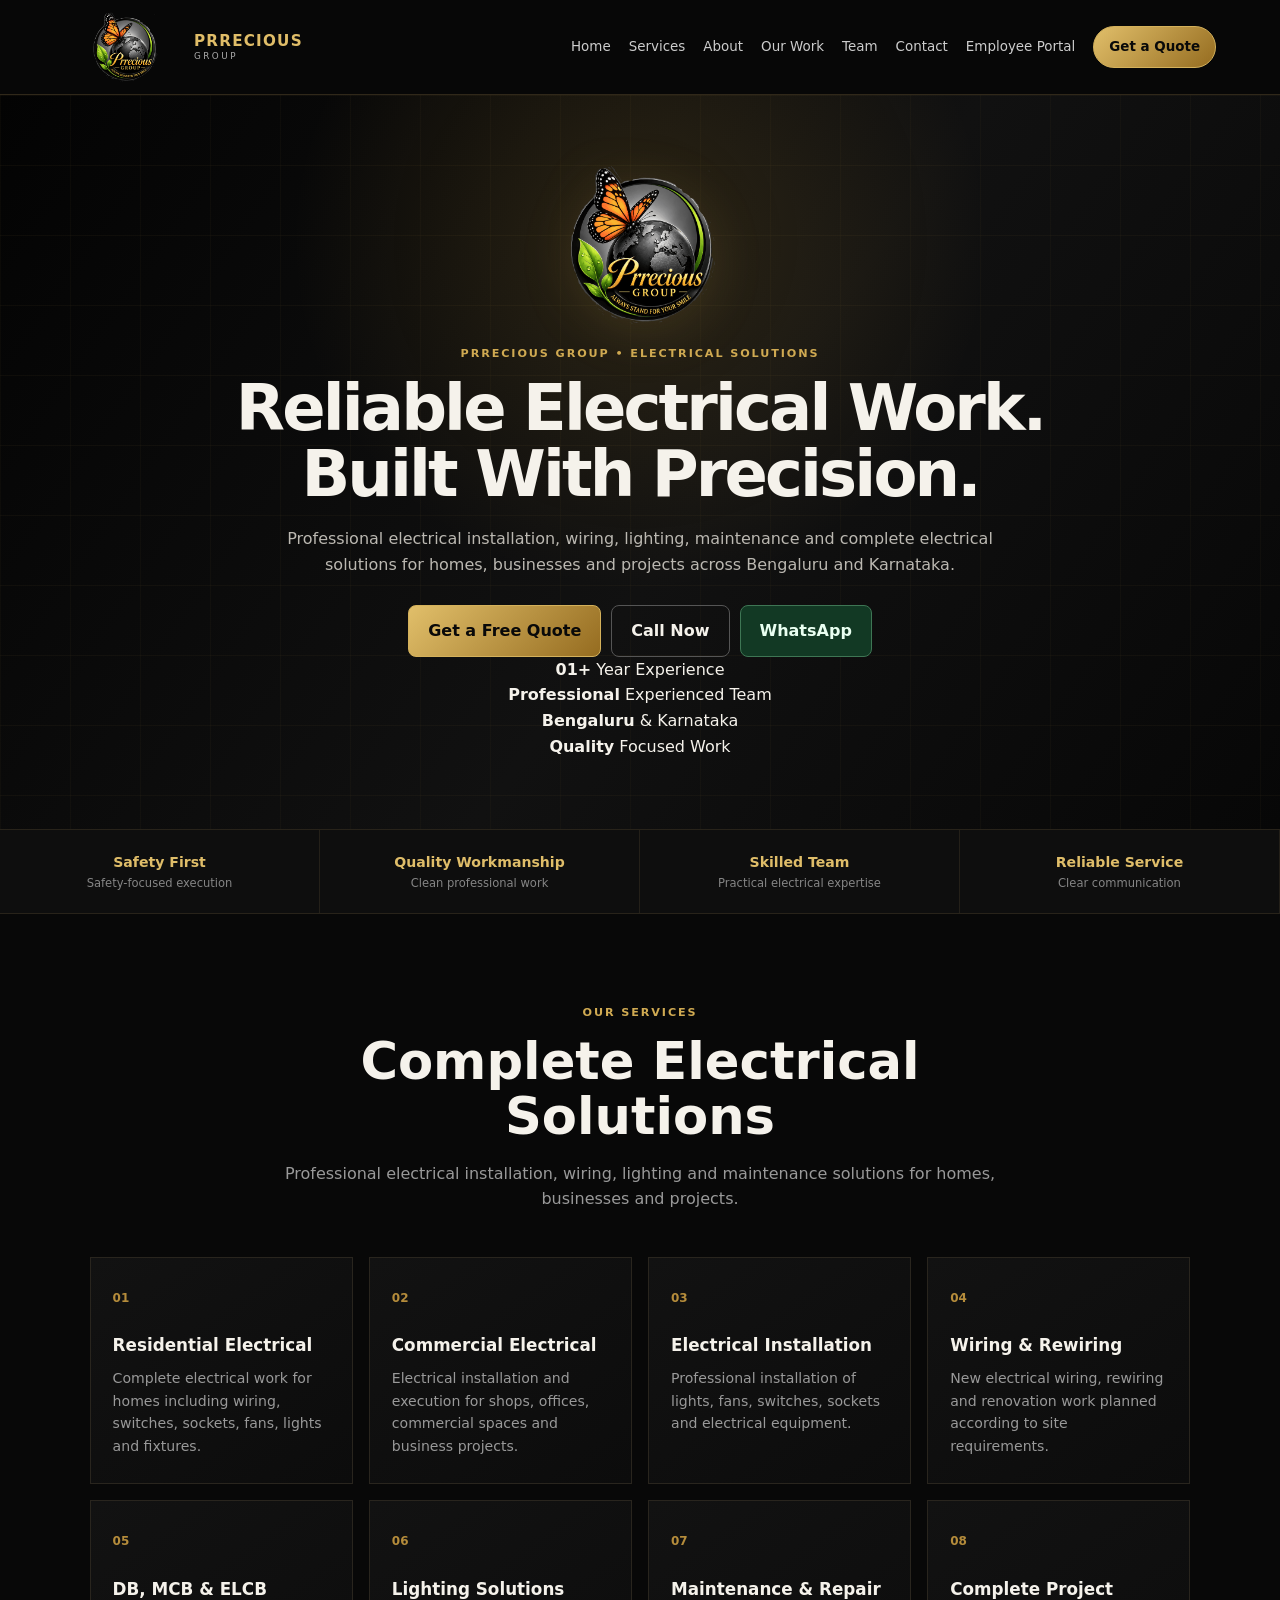
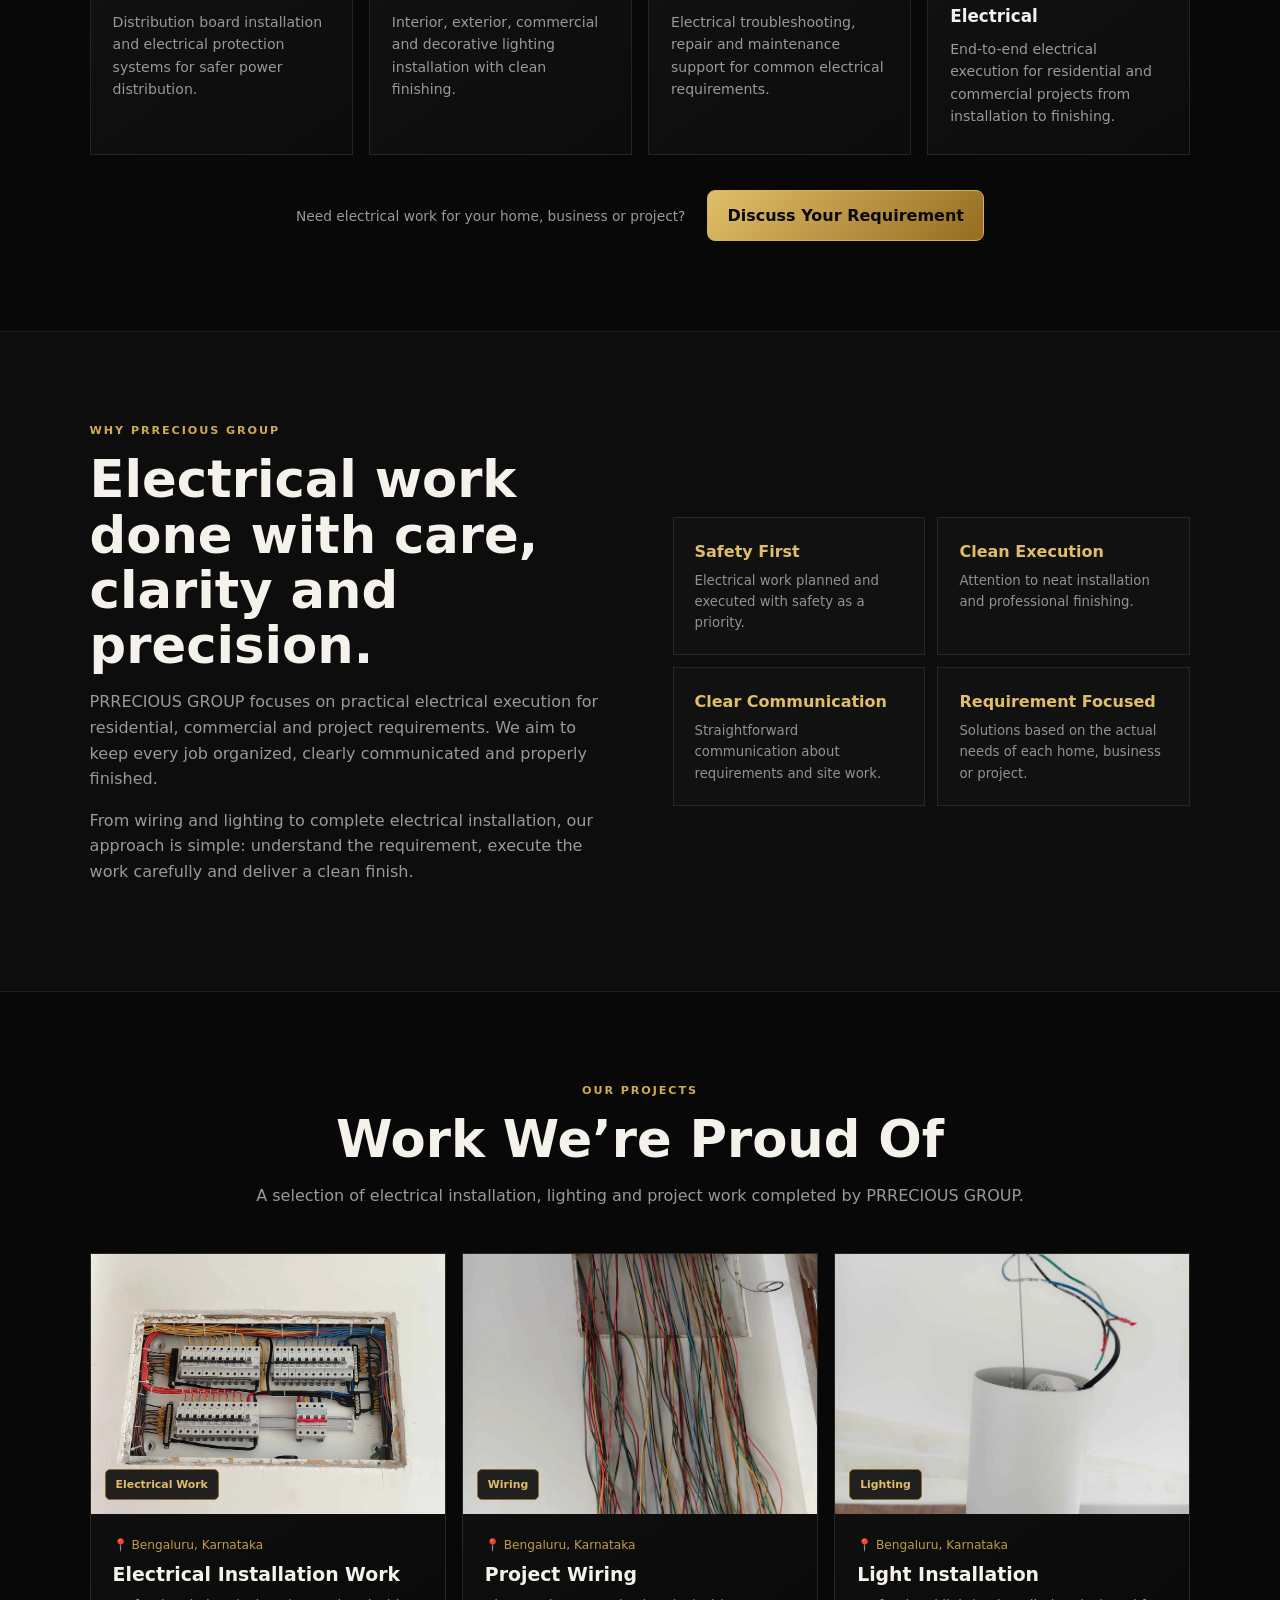
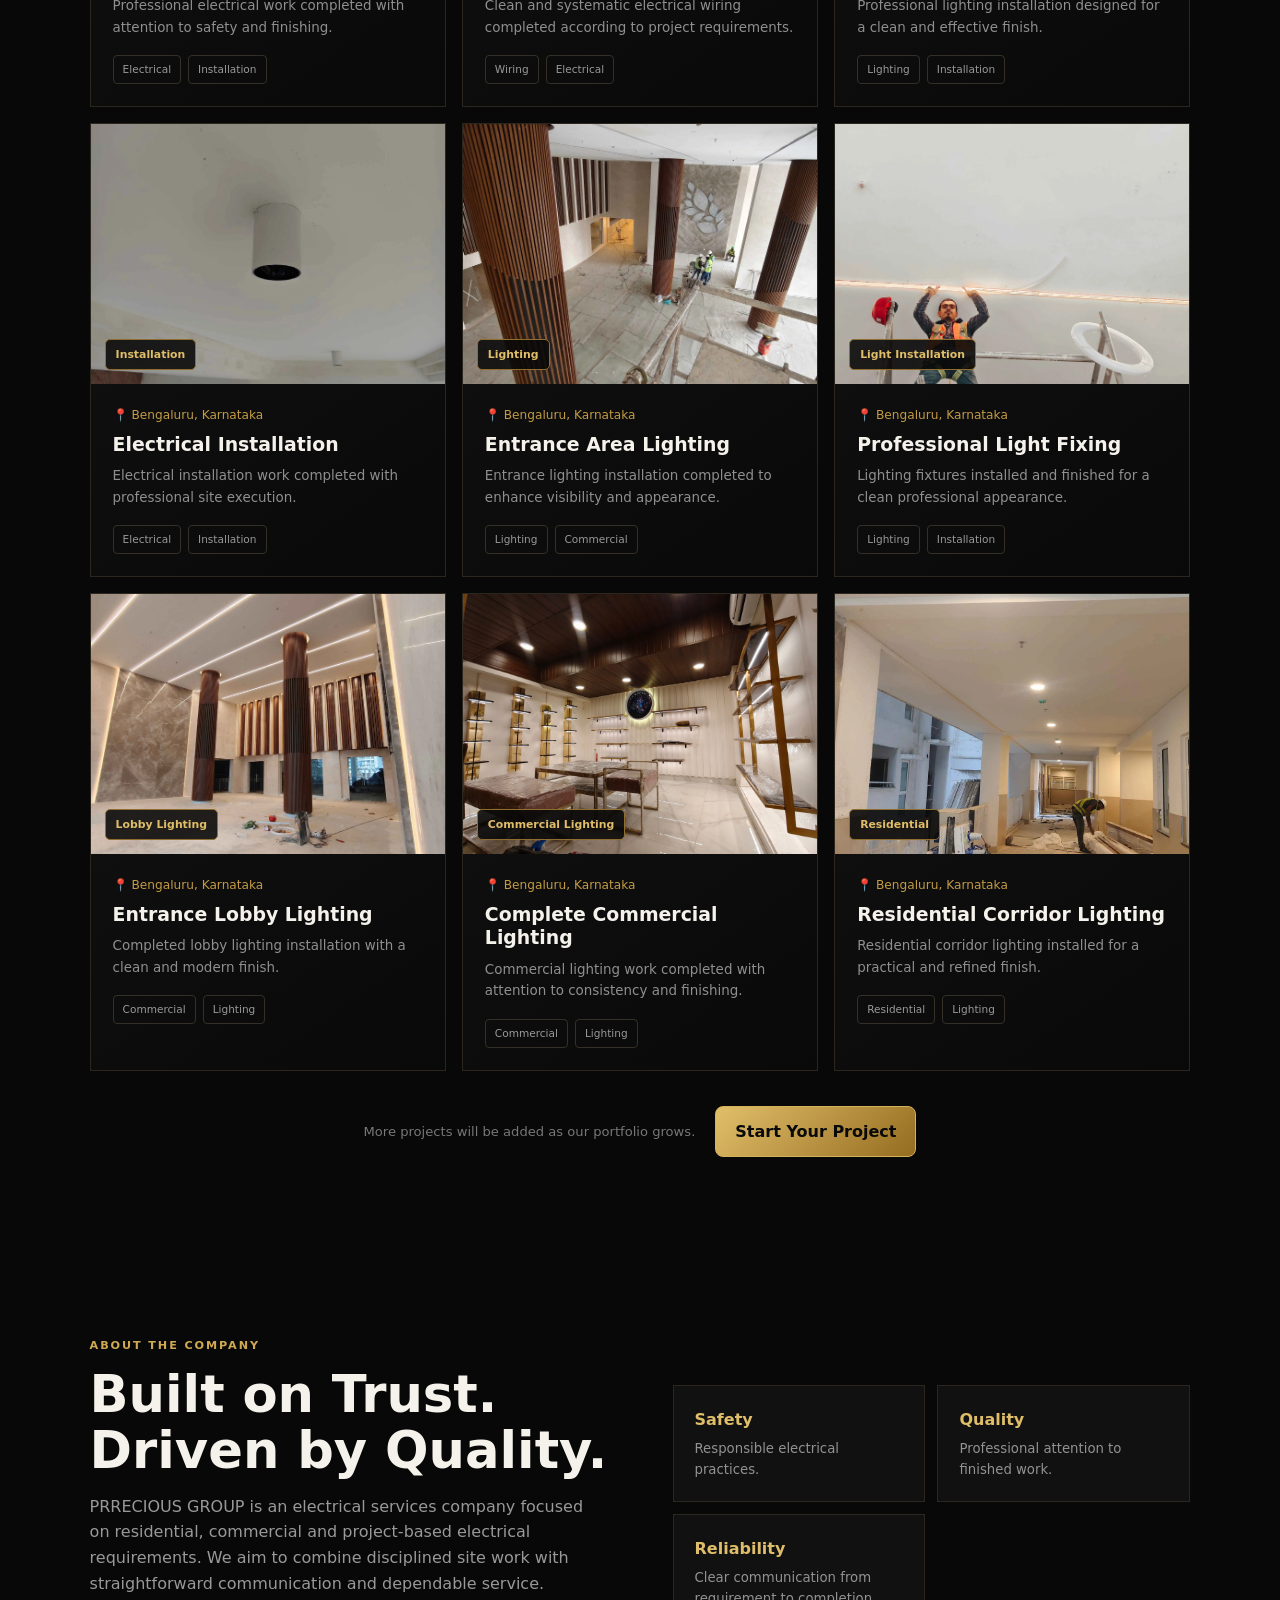
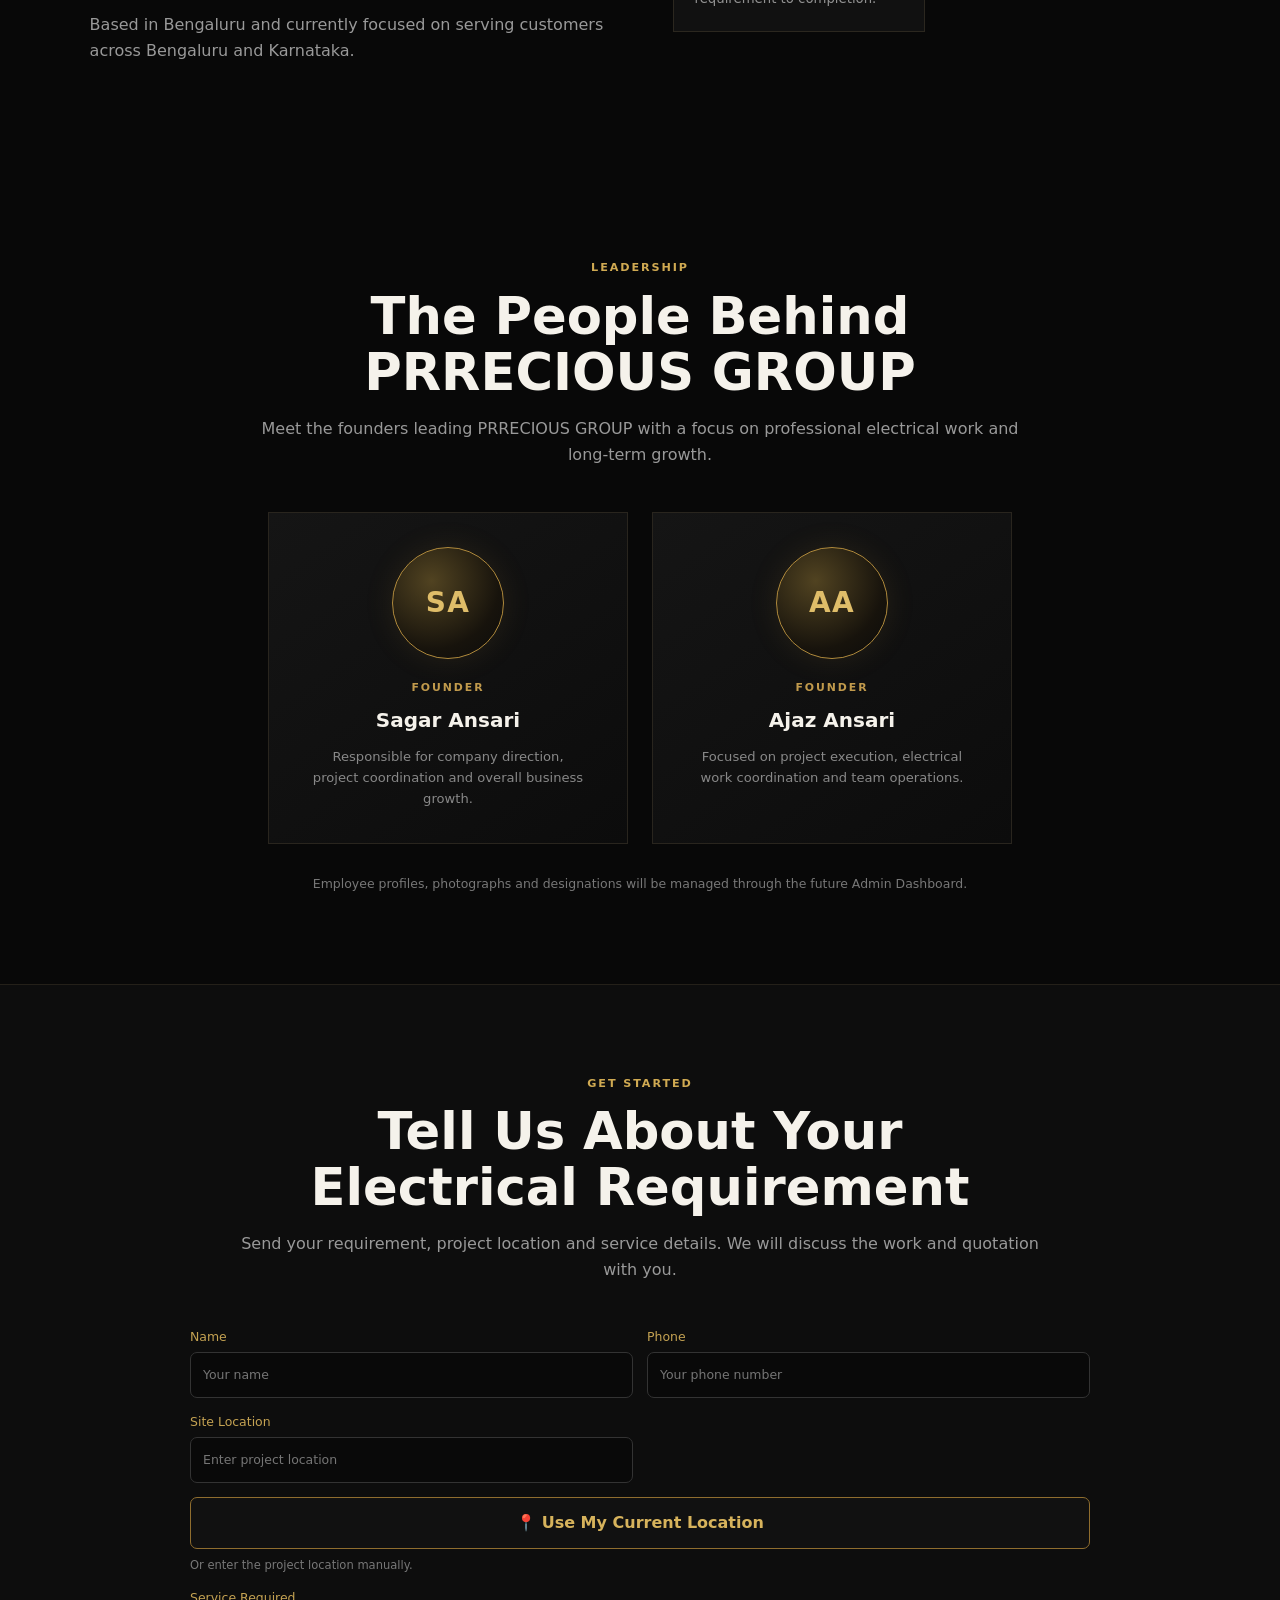
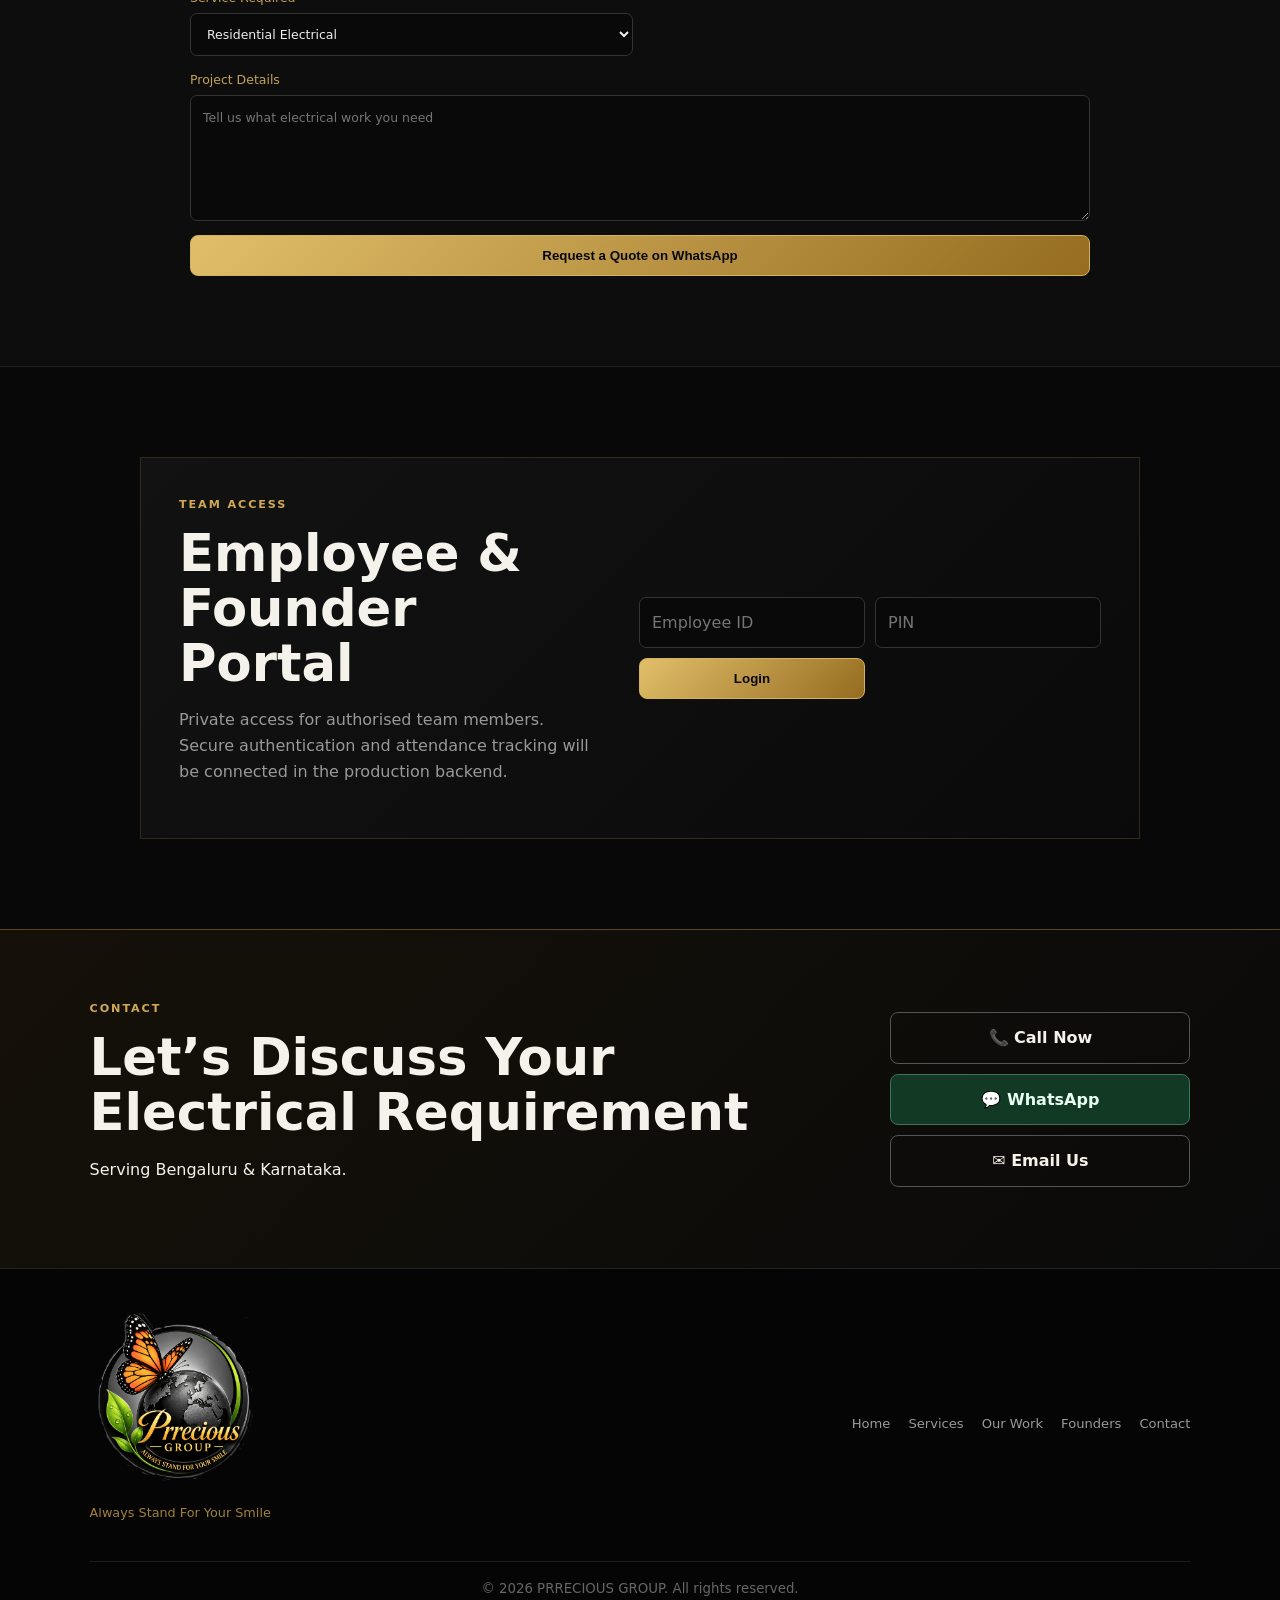
==== index.html @ 4a7b02f9 "Enhance HTML head with SEO and Open Graph tags Updated meta tags for improved SEO and social sharing" ====
<!DOCTYPE html>
<html lang="en">
<head>

  <meta charset="UTF-8">

  <meta
    name="viewport"
    content="width=device-width, initial-scale=1.0">

  <meta
    name="description"
    content="PRRECIOUS GROUP provides professional electrical services in Bengaluru and Karnataka, including house wiring, commercial electrical work, lighting installation, maintenance and complete electrical solutions.">

  <meta
    name="keywords"
    content="electrical contractor Bengaluru, electrical services Bangalore, electrician Bengaluru, house wiring Bangalore, commercial electrical work, electrical installation Karnataka, lighting installation Bangalore">

  <meta
    name="author"
    content="PRRECIOUS GROUP">

  <meta
    name="robots"
    content="index, follow">

  <meta
    name="theme-color"
    content="#080808">


  <!-- Open Graph -->

  <meta
    property="og:title"
    content="PRRECIOUS GROUP | Electrical Services in Bengaluru">

  <meta
    property="og:description"
    content="Professional electrical solutions for homes, businesses and projects across Bengaluru and Karnataka.">

  <meta
    property="og:type"
    content="website">

  <meta
    property="og:url"
    content="https://mntitech.github.io/prrecious-group-website/">

  <meta
    property="og:image"
    content="https://mntitech.github.io/prrecious-group-website/prrecious-logo.png">

  <meta
    property="og:image:alt"
    content="PRRECIOUS GROUP">


  <!-- Twitter / Social Preview -->

  <meta
    name="twitter:card"
    content="summary">

  <meta
    name="twitter:title"
    content="PRRECIOUS GROUP | Electrical Services in Bengaluru">

  <meta
    name="twitter:description"
    content="Professional electrical solutions for homes, businesses and projects across Bengaluru and Karnataka.">

  <meta
    name="twitter:image"
    content="https://mntitech.github.io/prrecious-group-website/prrecious-logo.png">


  <title>
    PRRECIOUS GROUP | Electrical Services in Bengaluru & Karnataka
  </title>


  <link
    rel="icon"
    type="image/png"
    href="prrecious-logo.png">

  <link
    rel="stylesheet"
    href="style.css">

</head>

<body>

<header class="header">
  <a class="brand" href="#home">
  <img src="prrecious-logo.png" alt="PRRECIOUS GROUP">

  <span class="brand-text">
    <strong>PRRECIOUS</strong>
    <small>GROUP</small>
  </span>
  </a>

  <button class="menu" aria-label="Menu">☰</button>

  <nav>
    <a href="#home">Home</a>
    <a href="#services">Services</a>
    <a href="#about">About</a>
    <a href="#work">Our Work</a>
    <a href="#team">Team</a>
    <a href="#contact">Contact</a>
    <a class="portal" href="#portal">Employee Portal</a>
    <a class="quote" href="#quote">Get a Quote</a>
  </nav>
</header>


<!-- HOME -->
<section class="hero" id="home">

  <div class="hero-in">

    <img
      class="hero-logo"
      src="prrecious-logo.png"
      alt="PRRECIOUS GROUP">

    <p class="eyebrow">
      PRRECIOUS GROUP • ELECTRICAL SOLUTIONS
    </p>

    <h1>
      Reliable Electrical Work.
      <span>Built With Precision.</span>
    </h1>

    <p class="lead">
      Professional electrical installation, wiring, lighting,
      maintenance and complete electrical solutions for homes,
      businesses and projects across Bengaluru and Karnataka.
    </p>

    <div class="actions">

      <a class="btn gold" href="#quote">
        Get a Free Quote
      </a>

      <a class="btn" href="tel:+919036341334">
        Call Now
      </a>

      <a
        class="btn green"
        href="https://wa.me/919135766693"
        target="_blank"
        rel="noopener">
        WhatsApp
      </a>

    </div>

    <div class="hero-trust">

      <div>
        <strong>01+</strong>
        <span>Year Experience</span>
      </div>

      <div>
        <strong>Professional</strong>
        <span>Experienced Team</span>
      </div>

      <div>
        <strong>Bengaluru</strong>
        <span>& Karnataka</span>
      </div>

      <div>
        <strong>Quality</strong>
        <span>Focused Work</span>
      </div>

    </div>

  </div>

</section>


<!-- TRUST -->
<div class="trust">

  <div>
    <b>Safety First</b>
    <span>Safety-focused execution</span>
  </div>

  <div>
    <b>Quality Workmanship</b>
    <span>Clean professional work</span>
  </div>

  <div>
    <b>Skilled Team</b>
    <span>Practical electrical expertise</span>
  </div>

  <div>
    <b>Reliable Service</b>
    <span>Clear communication</span>
  </div>

</div>


<!-- SERVICES -->
<section class="section" id="services">

  <div class="heading">

    <p class="eyebrow">OUR SERVICES</p>

    <h2>
      Complete Electrical Solutions
    </h2>

    <p>
      Professional electrical installation, wiring, lighting
      and maintenance solutions for homes, businesses and projects.
    </p>

  </div>


  <div class="grid services">


    <article>
      <i>01</i>

      <h3>Residential Electrical</h3>

      <p>
        Complete electrical work for homes including
        wiring, switches, sockets, fans, lights and fixtures.
      </p>
    </article>


    <article>
      <i>02</i>

      <h3>Commercial Electrical</h3>

      <p>
        Electrical installation and execution for shops,
        offices, commercial spaces and business projects.
      </p>
    </article>


    <article>
      <i>03</i>

      <h3>Electrical Installation</h3>

      <p>
        Professional installation of lights, fans,
        switches, sockets and electrical equipment.
      </p>
    </article>


    <article>
      <i>04</i>

      <h3>Wiring & Rewiring</h3>

      <p>
        New electrical wiring, rewiring and renovation
        work planned according to site requirements.
      </p>
    </article>


    <article>
      <i>05</i>

      <h3>DB, MCB & ELCB</h3>

      <p>
        Distribution board installation and electrical
        protection systems for safer power distribution.
      </p>
    </article>


    <article>
      <i>06</i>

      <h3>Lighting Solutions</h3>

      <p>
        Interior, exterior, commercial and decorative
        lighting installation with clean finishing.
      </p>
    </article>


    <article>
      <i>07</i>

      <h3>Maintenance & Repair</h3>

      <p>
        Electrical troubleshooting, repair and maintenance
        support for common electrical requirements.
      </p>
    </article>


    <article>
      <i>08</i>

      <h3>Complete Project Electrical</h3>

      <p>
        End-to-end electrical execution for residential
        and commercial projects from installation to finishing.
      </p>
    </article>


  </div>


  <div class="services-cta">

    <p>
      Need electrical work for your home, business or project?
    </p>

    <a class="btn gold" href="#quote">
      Discuss Your Requirement
    </a>

  </div>

</section>

<!-- WHY US -->
<section class="section dark">

  <div class="split">

    <div>

      <p class="eyebrow">
        WHY PRRECIOUS GROUP
      </p>

      <h2>
        Electrical work done with care, clarity and precision.
      </h2>

      <p>
        PRRECIOUS GROUP focuses on practical electrical
        execution for residential, commercial and project
        requirements. We aim to keep every job organized,
        clearly communicated and properly finished.
      </p>

      <p>
        From wiring and lighting to complete electrical
        installation, our approach is simple:
        understand the requirement, execute the work
        carefully and deliver a clean finish.
      </p>

    </div>


    <div class="why">

      <div>
        <b>Safety First</b>
        <span>
          Electrical work planned and executed with
          safety as a priority.
        </span>
      </div>

      <div>
        <b>Clean Execution</b>
        <span>
          Attention to neat installation and
          professional finishing.
        </span>
      </div>

      <div>
        <b>Clear Communication</b>
        <span>
          Straightforward communication about
          requirements and site work.
        </span>
      </div>

      <div>
        <b>Requirement Focused</b>
        <span>
          Solutions based on the actual needs
          of each home, business or project.
        </span>
      </div>

    </div>

  </div>

</section>


<!-- OUR WORK -->
<section class="section" id="work">

  <div class="heading">

    <p class="eyebrow">OUR PROJECTS</p>

    <h2>Work We’re Proud Of</h2>

    <p>
      A selection of electrical installation, lighting and
      project work completed by PRRECIOUS GROUP.
    </p>

  </div>


  <div class="grid works">


    <!-- PROJECT 01 -->
    <article class="project-card">

      <div class="project-image">
        <img
          src="Project-db dreshing-01.webp"
          alt="PRRECIOUS GROUP electrical work"
          loading="lazy">

        <div class="project-tag">
          Electrical Work
        </div>
      </div>

      <div class="work-info">
        <p class="project-location">📍 Bengaluru, Karnataka</p>

        <h3>Electrical Installation Work</h3>

        <p>
          Professional electrical work completed
          with attention to safety and finishing.
        </p>

        <div class="project-meta">
          <span>Electrical</span>
          <span>Installation</span>
        </div>
      </div>

    </article>


    <!-- PROJECT 02 -->
    <article class="project-card">

      <div class="project-image">
        <img
          src="Project-wiring-02.webp"
          alt="Electrical wiring work by PRRECIOUS GROUP"
          loading="lazy">

        <div class="project-tag">
          Wiring
        </div>
      </div>

      <div class="work-info">
        <p class="project-location">📍 Bengaluru, Karnataka</p>

        <h3>Project Wiring</h3>

        <p>
          Clean and systematic electrical wiring
          completed according to project requirements.
        </p>

        <div class="project-meta">
          <span>Wiring</span>
          <span>Electrical</span>
        </div>
      </div>

    </article>


    <!-- PROJECT 03 -->
    <article class="project-card">

      <div class="project-image">
        <img
          src="Project-light installation-03.webp"
          alt="Light installation work"
          loading="lazy">

        <div class="project-tag">
          Lighting
        </div>
      </div>

      <div class="work-info">
        <p class="project-location">📍 Bengaluru, Karnataka</p>

        <h3>Light Installation</h3>

        <p>
          Professional lighting installation designed
          for a clean and effective finish.
        </p>

        <div class="project-meta">
          <span>Lighting</span>
          <span>Installation</span>
        </div>
      </div>

    </article>


    <!-- PROJECT 04 -->
    <article class="project-card">

      <div class="project-image">
        <img
          src="Project after installation-04.webp"
          alt="Electrical installation work"
          loading="lazy">

        <div class="project-tag">
          Installation
        </div>
      </div>

      <div class="work-info">
        <p class="project-location">📍 Bengaluru, Karnataka</p>

        <h3>Electrical Installation</h3>

        <p>
          Electrical installation work completed
          with professional site execution.
        </p>

        <div class="project-meta">
          <span>Electrical</span>
          <span>Installation</span>
        </div>
      </div>

    </article>


    <!-- PROJECT 05 -->
    <article class="project-card">

      <div class="project-image">
        <img
          src="Project-entrence area light installation-05.webp"
          alt="Entrance area light installation"
          loading="lazy">

        <div class="project-tag">
          Lighting
        </div>
      </div>

      <div class="work-info">
        <p class="project-location">📍 Bengaluru, Karnataka</p>

        <h3>Entrance Area Lighting</h3>

        <p>
          Entrance lighting installation completed
          to enhance visibility and appearance.
        </p>

        <div class="project-meta">
          <span>Lighting</span>
          <span>Commercial</span>
        </div>
      </div>

    </article>


    <!-- PROJECT 06 -->
    <article class="project-card">

      <div class="project-image">
        <img
          src="Project-fixing lights final-06.webp"
          alt="Professional light fixing work"
          loading="lazy">

        <div class="project-tag">
          Light Installation
        </div>
      </div>

      <div class="work-info">
        <p class="project-location">📍 Bengaluru, Karnataka</p>

        <h3>Professional Light Fixing</h3>

        <p>
          Lighting fixtures installed and finished
          for a clean professional appearance.
        </p>

        <div class="project-meta">
          <span>Lighting</span>
          <span>Installation</span>
        </div>
      </div>

    </article>


    <!-- PROJECT 07 -->
    <article class="project-card">

      <div class="project-image">
        <img
          src="Project-entrence lobby after light installation-07.webp"
          alt="Entrance lobby lighting project"
          loading="lazy">

        <div class="project-tag">
          Lobby Lighting
        </div>
      </div>

      <div class="work-info">
        <p class="project-location">📍 Bengaluru, Karnataka</p>

        <h3>Entrance Lobby Lighting</h3>

        <p>
          Completed lobby lighting installation
          with a clean and modern finish.
        </p>

        <div class="project-meta">
          <span>Commercial</span>
          <span>Lighting</span>
        </div>
      </div>

    </article>


    <!-- PROJECT 08 -->
    <article class="project-card">

      <div class="project-image">
        <img
          src="Project-complet commercial lighting work-08.webp"
          alt="Commercial lighting work"
          loading="lazy">

        <div class="project-tag">
          Commercial Lighting
        </div>
      </div>

      <div class="work-info">
        <p class="project-location">📍 Bengaluru, Karnataka</p>

        <h3>Complete Commercial Lighting</h3>

        <p>
          Commercial lighting work completed with
          attention to consistency and finishing.
        </p>

        <div class="project-meta">
          <span>Commercial</span>
          <span>Lighting</span>
        </div>
      </div>

    </article>


    <!-- PROJECT 09 -->
    <article class="project-card">

      <div class="project-image">
        <img
          src="Project-residential corridor-09.webp"
          alt="Residential corridor lighting"
          loading="lazy">

        <div class="project-tag">
          Residential
        </div>
      </div>

      <div class="work-info">
        <p class="project-location">📍 Bengaluru, Karnataka</p>

        <h3>Residential Corridor Lighting</h3>

        <p>
          Residential corridor lighting installed
          for a practical and refined finish.
        </p>

        <div class="project-meta">
          <span>Residential</span>
          <span>Lighting</span>
        </div>
      </div>

    </article>

  </div>


  <div class="work-bottom">

    <p>
      More projects will be added as our portfolio grows.
    </p>

    <a class="btn gold" href="#quote">
      Start Your Project
    </a>

  </div>

</section>


<!-- ABOUT -->
<section class="section" id="about">

  <div class="split">

    <div>

      <p class="eyebrow">
        ABOUT THE COMPANY
      </p>

      <h2>
        Built on Trust. Driven by Quality.
      </h2>

      <p>
        PRRECIOUS GROUP is an electrical services
        company focused on residential, commercial
        and project-based electrical requirements.
        We aim to combine disciplined site work
        with straightforward communication and
        dependable service.
      </p>

      <p>
        Based in Bengaluru and currently focused
        on serving customers across Bengaluru
        and Karnataka.
      </p>

    </div>


    <div class="values">

      <div>
        <b>Safety</b>
        <span>Responsible electrical practices.</span>
      </div>

      <div>
        <b>Quality</b>
        <span>Professional attention to finished work.</span>
      </div>

      <div>
        <b>Reliability</b>
        <span>
          Clear communication from requirement
          to completion.
        </span>
      </div>

    </div>

  </div>

</section>


<!-- FOUNDERS -->
<section class="section" id="team">

  <div class="heading">

    <p class="eyebrow">
      LEADERSHIP
    </p>

    <h2>
      The People Behind PRRECIOUS GROUP
    </h2>

    <p>
      Meet the founders leading PRRECIOUS GROUP
      with a focus on professional electrical work
      and long-term growth.
    </p>

  </div>


  <div class="founders">


    <!-- FOUNDER 01 -->

    <article>

      <div class="avatar">
        SA
      </div>

      <div class="founder-content">

        <p class="founder-role">
          FOUNDER
        </p>

        <h3>
          Sagar Ansari
        </h3>

        <p>
          Responsible for company direction,
          project coordination and overall business growth.
        </p>

      </div>

    </article>


    <!-- FOUNDER 02 -->

    <article>

      <div class="avatar">
        AA
      </div>

      <div class="founder-content">

        <p class="founder-role">
          FOUNDER
        </p>

        <h3>
          Ajaz Ansari
        </h3>

        <p>
          Focused on project execution,
          electrical work coordination and team operations.
        </p>

      </div>

    </article>


  </div>


  <p class="note">
    Employee profiles, photographs and designations
    will be managed through the future Admin Dashboard.
  </p>

</section>


<!-- QUOTE -->
<section class="section dark" id="quote">

  <div class="heading">

    <p class="eyebrow">
      GET STARTED
    </p>

    <h2>
      Tell Us About Your Electrical Requirement
    </h2>

    <p>
      Send your requirement, project location and service details.
      We will discuss the work and quotation with you.
    </p>

  </div>


  <form id="quoteForm">

    <label>
      Name

      <input
        id="name"
        required
        placeholder="Your name">
    </label>


    <label>
      Phone

      <input
        id="phone"
        type="tel"
        required
        placeholder="Your phone number">
    </label>


    <label>
      Site Location

      <input
        id="location"
        required
        placeholder="Enter project location">
    </label>


    <div class="location-box full">

      <button
        type="button"
        class="location-btn"
        id="getLocation">
        📍 Use My Current Location
      </button>

      <p id="locationStatus">
        Or enter the project location manually.
      </p>

    </div>


    <label>
      Service Required

      <select id="service">

        <option>Residential Electrical</option>

        <option>Commercial Electrical</option>

        <option>Wiring / Rewiring</option>

        <option>Lighting</option>

        <option>DB / MCB / ELCB</option>

        <option>Maintenance / Repair</option>

        <option>Complete Electrical Work</option>

        <option>Other</option>

      </select>

    </label>


    <label class="full">

      Project Details

      <textarea
        id="details"
        rows="5"
        placeholder="Tell us what electrical work you need"></textarea>

    </label>


    <button
      class="btn gold full"
      type="submit">
      Request a Quote on WhatsApp
    </button>

  </form>

</section>

<!-- EMPLOYEE PORTAL -->
<section class="section" id="portal">

  <div class="portal-box">

    <div>

      <p class="eyebrow">
        TEAM ACCESS
      </p>

      <h2>
        Employee & Founder Portal
      </h2>

      <p>
        Private access for authorised team members.
        Secure authentication and attendance tracking
        will be connected in the production backend.
      </p>

    </div>


    <form id="login">

      <input
        id="eid"
        placeholder="Employee ID">

      <input
        id="pin"
        type="password"
        placeholder="PIN">

      <button class="btn gold">
        Login
      </button>

      <small id="msg"></small>

    </form>

  </div>

</section>


<!-- CONTACT -->
<section class="contact" id="contact">

  <div>

    <p class="eyebrow">
      CONTACT
    </p>

    <h2>
      Let’s Discuss Your Electrical Requirement
    </h2>

    <p>
      Serving Bengaluru & Karnataka.
    </p>

  </div>


  <div class="contact-links">

    <a class="btn" href="tel:+919036341334">
  📞 Call Now
</a>

<a
  class="btn green"
  href="https://wa.me/919135766693"
  target="_blank"
  rel="noopener">
  💬 WhatsApp
</a>

<a
  class="btn"
  href="mailto:preciousgroup.info@gmail.com">
  ✉️ Email Us
</a>

  </div>

</section>

<!-- FOOTER -->
<footer>

  <div>

    <img
      src="prrecious-logo.png"
      alt="PRRECIOUS GROUP">

    <p>
      Always Stand For Your Smile
    </p>

  </div>


  <div class="links">

    <a href="#home">Home</a>

    <a href="#services">Services</a>

    <a href="#work">Our Work</a>

    <a href="#team">Founders</a>

    <a href="#contact">Contact</a>

  </div>


  <small>
    © 2026 PRRECIOUS GROUP. All rights reserved.
  </small>

</footer>
---- style.css ----
* {
  box-sizing: border-box;
}

html {
  scroll-behavior: smooth;
}

body {
  margin: 0;
  background: #080808;
  color: #f5f2eb;
  font-family: Inter, system-ui, -apple-system, BlinkMacSystemFont, "Segoe UI", sans-serif;
  line-height: 1.6;
}

a {
  text-decoration: none;
  color: inherit;
}

/* HEADER */

.header {
  position: sticky;
  top: 0;
  z-index: 100;
  display: flex;
  align-items: center;
  justify-content: space-between;
  padding: 12px 5%;
  background: rgba(8, 8, 8, 0.94);
  backdrop-filter: blur(14px);
  border-bottom: 1px solid #30281a;
}

.brand img {
  width: 120px;
  height: 70px;
  object-fit: contain;
  display: block;
  animation: logoPulse 4s ease-in-out infinite;
}
.brand {
  display: flex;
  align-items: center;
  gap: 10px;
}

.brand-text {
  display: flex;
  flex-direction: column;
  line-height: 0.95;
}

.brand-text strong {
  color: #e0bd68;
  font-size: 0.95rem;
  letter-spacing: 0.08em;
}

.brand-text small {
  color: #aaa;
  font-size: 0.55rem;
  letter-spacing: 0.28em;
  margin-top: 4px;
}
.header nav {
  display: flex;
  align-items: center;
  gap: 18px;
  font-size: 0.84rem;
}

.header nav a {
  color: #ccc;
}

.header nav a:hover {
  color: #d7b35c;
}

.quote,
.gold {
  background: linear-gradient(135deg, #e1bf6a, #956c20) !important;
  color: #090909 !important;
  border: 1px solid #d4b15b !important;
}

.quote {
  padding: 9px 15px;
  border-radius: 999px;
  font-weight: 800;
}

.menu {
  display: none;
  background: none;
  border: 0;
  color: #fff;
  font-size: 1.5rem;
}

/* HERO */

.hero {
  min-height: 68vh;
  display: grid;
  place-items: center;
  text-align: center;
  background:
    radial-gradient(circle at 50% 20%, rgba(193, 149, 52, 0.17), transparent 40%),
    linear-gradient(125deg, #030303, #111 55%, #070707);
  position: relative;
  overflow: hidden;
}

.hero::after {
  content: "";
  position: absolute;
  inset: 0;
  background-image:
    linear-gradient(#c5a04a0c 1px, transparent 1px),
    linear-gradient(90deg, #c5a04a09 1px, transparent 1px);
  background-size: 70px 70px;
}

.hero-in {
  position: relative;
  z-index: 1;
  max-width: 950px;
  padding: 70px 20px;
}
.hero-logo {
  width: min(160px, 38vw);
  height: 160px;
  object-fit: contain;
  display: block;
  margin: auto auto 20px;
  animation: logoFloat 4s ease-in-out infinite;
  filter: drop-shadow(0 10px 25px #c9a44a22);
}

.eyebrow {
  color: #d0aa52;
  letter-spacing: 0.17em;
  font-size: 0.7rem;
  font-weight: 900;
  margin: 0 0 12px;
}

.hero h1 {
  font-size: clamp(2.3rem, 5vw, 4.7rem);
  line-height: 1.04;
  letter-spacing: -0.045em;
  margin: 10px 0 18px;
}

.lead {
  max-width: 720px;
  margin: 0 auto 28px;
  color: #bbb8b1;
}

.actions {
  display: flex;
  gap: 10px;
  justify-content: center;
  flex-wrap: wrap;
}

.btn {
  display: inline-flex;
  justify-content: center;
  align-items: center;
  padding: 12px 19px;
  border-radius: 8px;
  border: 1px solid #555;
  font-weight: 800;
  cursor: pointer;
  transition: 0.25s;
}

.btn:hover {
  transform: translateY(-2px);
}

.green {
  background: #123924;
  border-color: #3e7654;
  color: #e9fff1;
}

/* TRUST */

.trust {
  display: grid;
  grid-template-columns: repeat(4, 1fr);
  background: #0e0e0e;
  border-block: 1px solid #28231a;
}

.trust div {
  text-align: center;
  padding: 21px 10px;
  border-right: 1px solid #242019;
}

.trust b,
.trust span {
  display: block;
}

.trust b {
  color: #dfbd69;
  font-size: 0.88rem;
}

.trust span {
  color: #858585;
  font-size: 0.72rem;
}

/* SECTIONS */

.section {
  max-width: 1400px;
  margin: auto;
  padding: 90px 7%;
}

.dark {
  max-width: none;
  background: #0d0d0d;
  border-block: 1px solid #242019;
}

.heading {
  text-align: center;
  max-width: 800px;
  margin: 0 auto 45px;
}

.heading h2,
.split h2,
.contact h2,
.portal-box h2 {
  font-size: clamp(2rem, 4vw, 3.25rem);
  line-height: 1.08;
  margin: 0 0 14px;
}

.heading > p:last-child,
.split p:not(.eyebrow) {
  color: #999;
}

/* SERVICES */

.grid {
  display: grid;
  gap: 16px;
}

.services {
  grid-template-columns: repeat(4, 1fr);
}
.works {
  grid-template-columns: repeat(3, 1fr);
}
.services article {
  min-height: 205px;
  padding: 26px 22px;
  background: linear-gradient(145deg, #121212, #0c0c0c);
  border: 1px solid #29251e;
  transition: 0.3s;
}

.services article:hover {
  transform: translateY(-5px);
  border-color: #88682d;
}

.services i {
  font-style: normal;
  color: #b58c3b;
  font-weight: 900;
  font-size: 0.75rem;
}

.services h3 {
  margin: 23px 0 8px;
  font-size: 1.05rem;
}

.services p {
  margin: 0;
  color: #999;
  font-size: 0.88rem;
}
.services-cta {
  margin-top: 35px;
  display: flex;
  align-items: center;
  justify-content: center;
  gap: 22px;
  flex-wrap: wrap;
}

.services-cta p {
  margin: 0;
  color: #999;
  font-size: 0.86rem;
}
/* WHY US / ABOUT */

.split {
  max-width: 1200px;
  margin: auto;
  display: grid;
  grid-template-columns: 1fr 1fr;
  gap: 65px;
  align-items: center;
}

.why,
.values {
  display: grid;
  grid-template-columns: 1fr 1fr;
  gap: 12px;
}

.why div,
.values div {
  padding: 21px;
  border: 1px solid #2b271f;
  background: #111;
}

.why b,
.values b {
  display: block;
  color: #dfbd69;
}

.why span,
.values span {
  display: block;
  color: #929292;
  font-size: 0.83rem;
  margin-top: 5px;
}

/* OUR WORK - PREMIUM PROJECT CARDS */

.works {
  grid-template-columns: repeat(3, 1fr);
}

.project-card {
  overflow: hidden;
  background: linear-gradient(145deg, #121212, #090909);
  border: 1px solid #2b271f;
  transition: transform 0.3s ease, border-color 0.3s ease;
}

.project-card:hover {
  transform: translateY(-6px);
  border-color: #9a762f;
}


/* PROJECT IMAGE */

.project-image {
  position: relative;
  height: 260px;
  overflow: hidden;
  background:
    radial-gradient(circle at center, #282218, #090909 70%);
}
.project-image img {
  width: 100%;
  height: 100%;
  display: block;
  object-fit: cover;
}
.project-placeholder {
  width: 100%;
  height: 100%;
  display: grid;
  place-items: center;
  background:
    linear-gradient(135deg, #191919, #090909);
  color: #816b3c;
  letter-spacing: 0.15em;
  font-size: 0.68rem;
  font-weight: 800;
}

.project-tag {
  position: absolute;
  left: 14px;
  bottom: 14px;
  padding: 6px 10px;
  background: rgba(8, 8, 8, 0.88);
  border: 1px solid #8f6d2e;
  color: #e0bd68;
  font-size: 0.68rem;
  font-weight: 800;
  border-radius: 5px;
}


/* PROJECT DETAILS */

.work-info {
  padding: 22px;
}

.work-info h3 {
  margin: 7px 0 9px;
  font-size: 1.18rem;
  line-height: 1.25;
}

.work-info > p:not(.project-location) {
  color: #8f8f8f;
  font-size: 0.84rem;
  margin: 0 0 17px;
}

.project-location {
  color: #c39b45 !important;
  font-size: 0.76rem !important;
  margin: 0 !important;
}


/* PROJECT META */

.project-meta {
  display: flex;
  flex-wrap: wrap;
  gap: 7px;
}

.project-meta span {
  padding: 5px 9px;
  border: 1px solid #343027;
  color: #999;
  font-size: 0.66rem;
  border-radius: 4px;
}


/* BOTTOM CTA */

.work-bottom {
  margin-top: 35px;
  display: flex;
  justify-content: center;
  align-items: center;
  gap: 20px;
  flex-wrap: wrap;
}

.work-bottom p {
  margin: 0;
  color: #777;
  font-size: 0.82rem;
}
/* FOUNDERS */

.founders {
  display: grid;
  grid-template-columns: repeat(2, minmax(280px, 360px));
  justify-content: center;
  gap: 24px;
  margin-top: 10px;
}

.founders article {
  position: relative;
  text-align: center;
  padding: 34px 28px;
  border: 1px solid #29251e;
  background:
    linear-gradient(145deg, #151515, #0c0c0c);
  transition: transform 0.3s ease, border-color 0.3s ease;
}

.founders article:hover {
  transform: translateY(-5px);
  border-color: #8f6d2e;
}

.avatar {
  width: 112px;
  height: 112px;
  border-radius: 50%;
  margin: 0 auto 20px;
  display: grid;
  place-items: center;

  background:
    radial-gradient(circle at 35% 30%, #514321, #17130c 65%, #0b0b0b);

  border: 1px solid #b08a3c;
  box-shadow: 0 0 30px rgba(181, 140, 59, 0.12);

  color: #dfbd69;
  font-size: 1.75rem;
  font-weight: 900;
  letter-spacing: 0.05em;
}

.founder-content {
  max-width: 280px;
  margin: auto;
}

.founder-role {
  margin: 0 0 7px !important;
  color: #c19a4c !important;
  font-size: 0.68rem !important;
  font-weight: 800;
  letter-spacing: 0.18em;
}

.founders h3 {
  margin: 0 0 10px;
  font-size: 1.25rem;
}

.founder-content > p:last-child {
  margin: 0;
  color: #888 !important;
  font-size: 0.82rem;
  line-height: 1.6;
}

.note {
  max-width: 700px;
  margin: 30px auto 0;
  text-align: center;
  color: #777;
  font-size: 0.78rem;
}

/* FORM */

.section form {
  max-width: 900px;
  margin: auto;
  display: grid;
  grid-template-columns: 1fr 1fr;
  gap: 14px;
}

.section label {
  display: flex;
  flex-direction: column;
  gap: 5px;
  color: #c4a252;
  font-size: 0.78rem;
}

.section input,
.section select,
.section textarea,
#login input {
  background: #090909;
  color: #eee;
  border: 1px solid #333;
  border-radius: 7px;
  padding: 12px;
  font: inherit;
  outline: 0;
}

.section input:focus,
.section select:focus,
.section textarea:focus,
#login input:focus {
  border-color: #b48b37;
}

.full {
  grid-column: 1 / -1;
}
.location-box {
  display: flex;
  flex-direction: column;
  justify-content: center;
  gap: 7px;
}

.location-btn {
  width: 100%;
  padding: 12px 16px;
  background: #111;
  color: #d7b35c;
  border: 1px solid #8f6d2e;
  border-radius: 7px;
  font: inherit;
  font-weight: 700;
  cursor: pointer;
  transition: 0.25s ease;
}

.location-btn:hover {
  background: #1a160d;
  border-color: #d7b35c;
  transform: translateY(-2px);
}

.location-box p {
  margin: 0;
  color: #777;
  font-size: 0.72rem;
}

.location-box a {
  color: #d7b35c;
}
/* EMPLOYEE PORTAL */

.portal-box {
  max-width: 1000px;
  margin: auto;
  padding: 38px;
  border: 1px solid #332a1c;
  background: linear-gradient(135deg, #121212, #0a0a0a);
  display: grid;
  grid-template-columns: 1.2fr 0.8fr;
  gap: 45px;
  align-items: center;
}

.portal-box p:not(.eyebrow) {
  color: #999;
}

.portal-box form {
  display: grid;
  gap: 10px;
}

.portal-box small {
  color: #bd9746;
  min-height: 18px;
}

/* CONTACT */

.contact {
  padding: 70px 7%;
  background: linear-gradient(135deg, #151109, #0a0a0a);
  border-top: 1px solid #5a451f;
  display: flex;
  justify-content: space-between;
  gap: 35px;
  align-items: center;
}

.contact-links {
  display: grid;
  gap: 10px;
  min-width: 300px;
}

.contact-links a:not(.btn) {
  display: flex;
  align-items: center;
  gap: 10px;
  padding: 12px 16px;
  background: #101010;
  border: 1px solid #30281a;
  border-radius: 7px;
  color: #d1cec7;
  text-decoration: none;
  transition: 0.25s ease;
}

.contact-links a:not(.btn):hover {
  color: #d5b15b;
  border-color: #8f6d2e;
  transform: translateY(-2px);
}

.contact-links .btn {
  width: 100%;
  text-align: center;
  box-sizing: border-box;
}

/* FOOTER */

footer {
  padding: 42px 7% 22px;
  background: #050505;
  border-top: 1px solid #222;
  display: grid;
  grid-template-columns: 1fr 1fr;
  gap: 25px;
}

footer img {
  width: 165px;
}

footer p {
  color: #a0813d;
  font-size: 0.8rem;
}

.links {
  display: flex;
  gap: 18px;
  justify-content: flex-end;
  align-items: center;
  color: #999;
  font-size: 0.82rem;
}

footer small {
  grid-column: 1 / -1;
  color: #666;
  text-align: center;
  border-top: 1px solid #1c1c1c;
  padding-top: 16px;
}

/* LOGO ANIMATION */

@keyframes logoFloat {
  0%, 100% {
    transform: translateY(0);
  }

  50% {
    transform: translateY(-5px);
  }
}

@keyframes logoPulse {
  0%, 100% {
    filter: drop-shadow(0 0 0 #c9a44a00);
  }

  50% {
    filter: drop-shadow(0 0 11px #c9a44a22);
  }
}

/* TABLET */

@media (max-width: 1000px) {

  .services {
    grid-template-columns: repeat(2, 1fr);
  }
.works {
  grid-template-columns: repeat(2, 1fr);
}
  .header nav {
    gap: 9px;
    font-size: 0.74rem;
  }

}

/* MOBILE */

@media (max-width: 760px) {

  .header {
    padding: 10px 5%;
  }

  .menu {
    display: block;
  }

  .header nav {
    display: none;
    position: absolute;
    top: 100%;
    left: 0;
    right: 0;
    flex-direction: column;
    align-items: stretch;
    padding: 15px 5%;
    background: #080808;
    border-bottom: 1px solid #30281a;
  }

  .header nav.open {
    display: flex;
  }

  .header nav a {
    padding: 9px;
  }

  .quote {
    text-align: center;
  }

  .hero {
    min-height: 83vh;
  }

  .trust {
    grid-template-columns: 1fr 1fr;
  }

  .trust div {
    border-bottom: 1px solid #242019;
  }

  .section {
    padding: 65px 5%;
  }

  .services,
  .works,
  .split,
  .portal-box,
  .section form {
    grid-template-columns: 1fr;
  }

  .why,
  .values {
    grid-template-columns: 1fr;
  }

  .founders {
    grid-template-columns: 1fr 1fr;
  }

  .contact {
    display: grid;
    padding: 55px 5%;
  }

  .contact-links {
    min-width: 0;
  }

  footer {
    grid-template-columns: 1fr;
  }

  .links {
    justify-content: flex-start;
  }

  footer small {
    grid-column: auto;
  }

}

/* SMALL MOBILE */

@media (max-width: 480px) {

  .founders {
    grid-template-columns: 1fr;
  }

  .hero h1 {
    font-size: 2.35rem;
  }

  .actions .btn {
    width: 100%;
  }

  .trust b {
    font-size: 0.75rem;
  }

  .trust span {
    font-size: 0.65rem;
  }

}
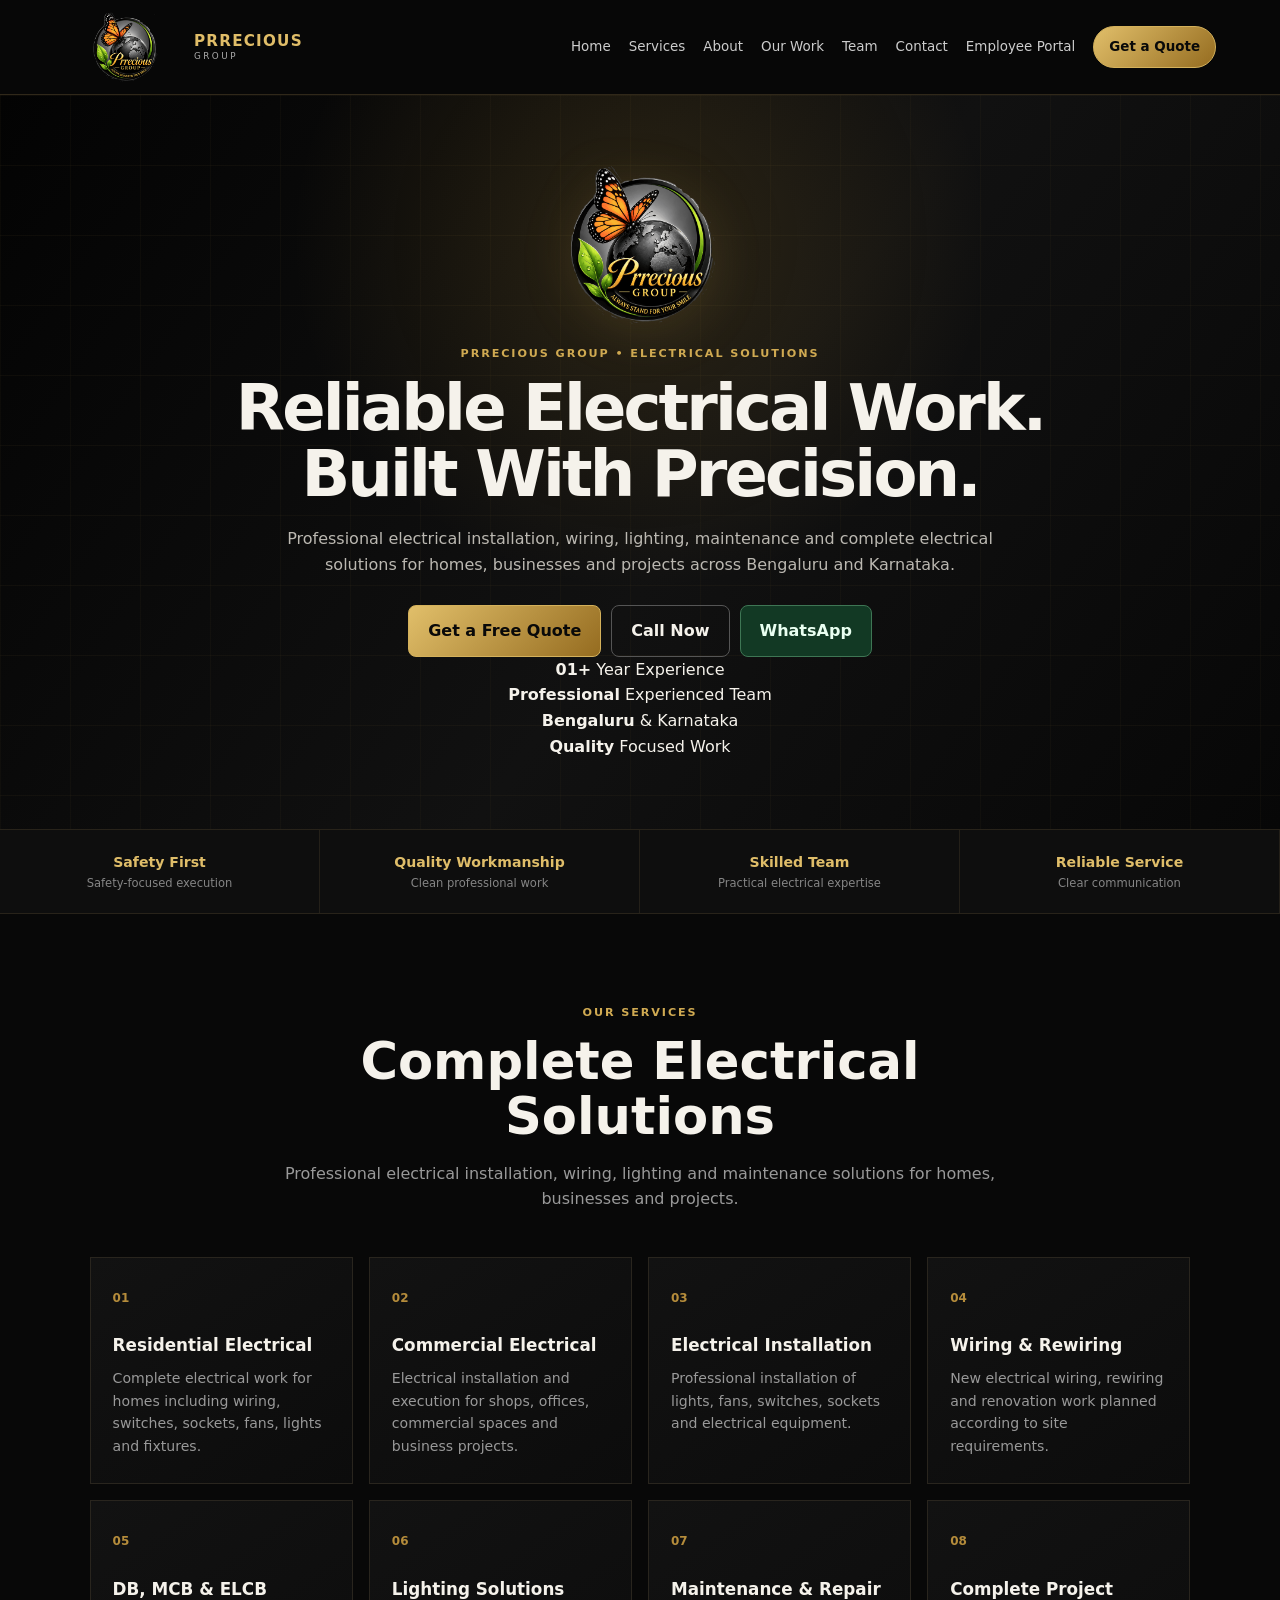
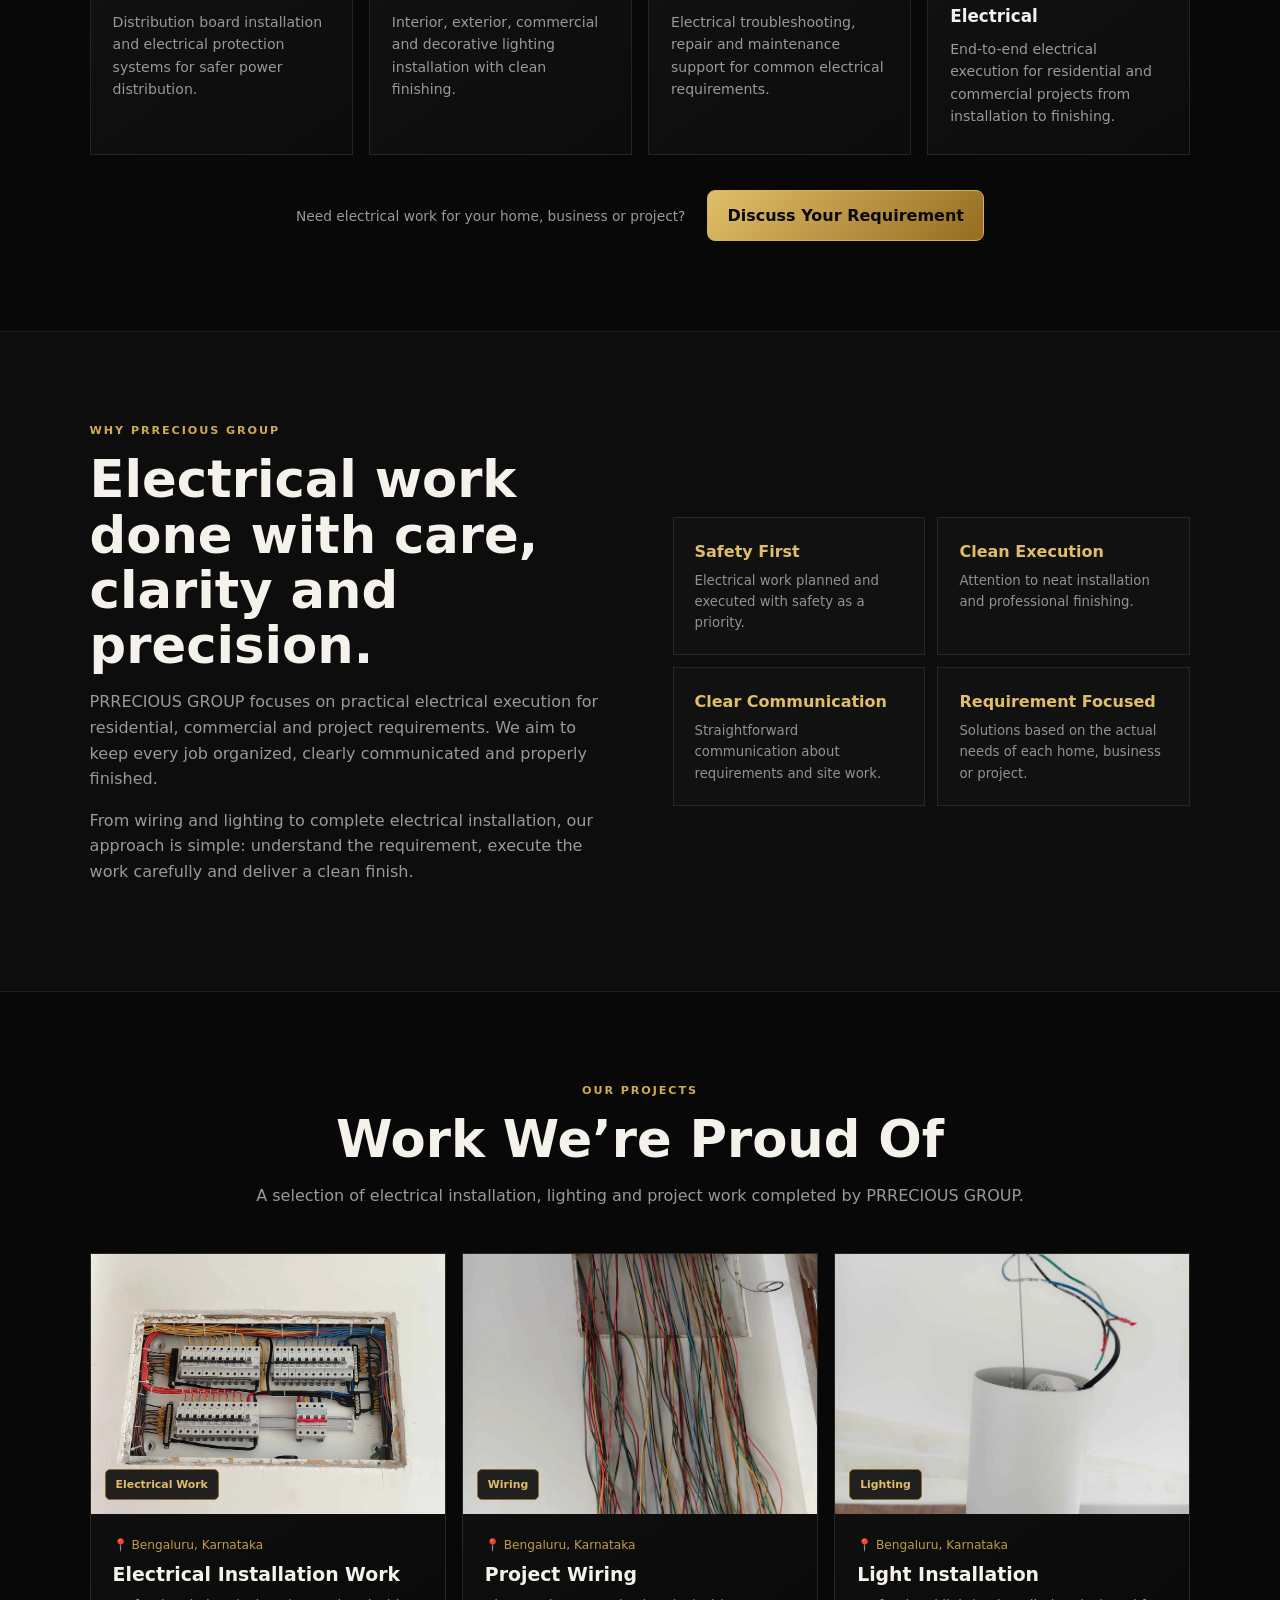
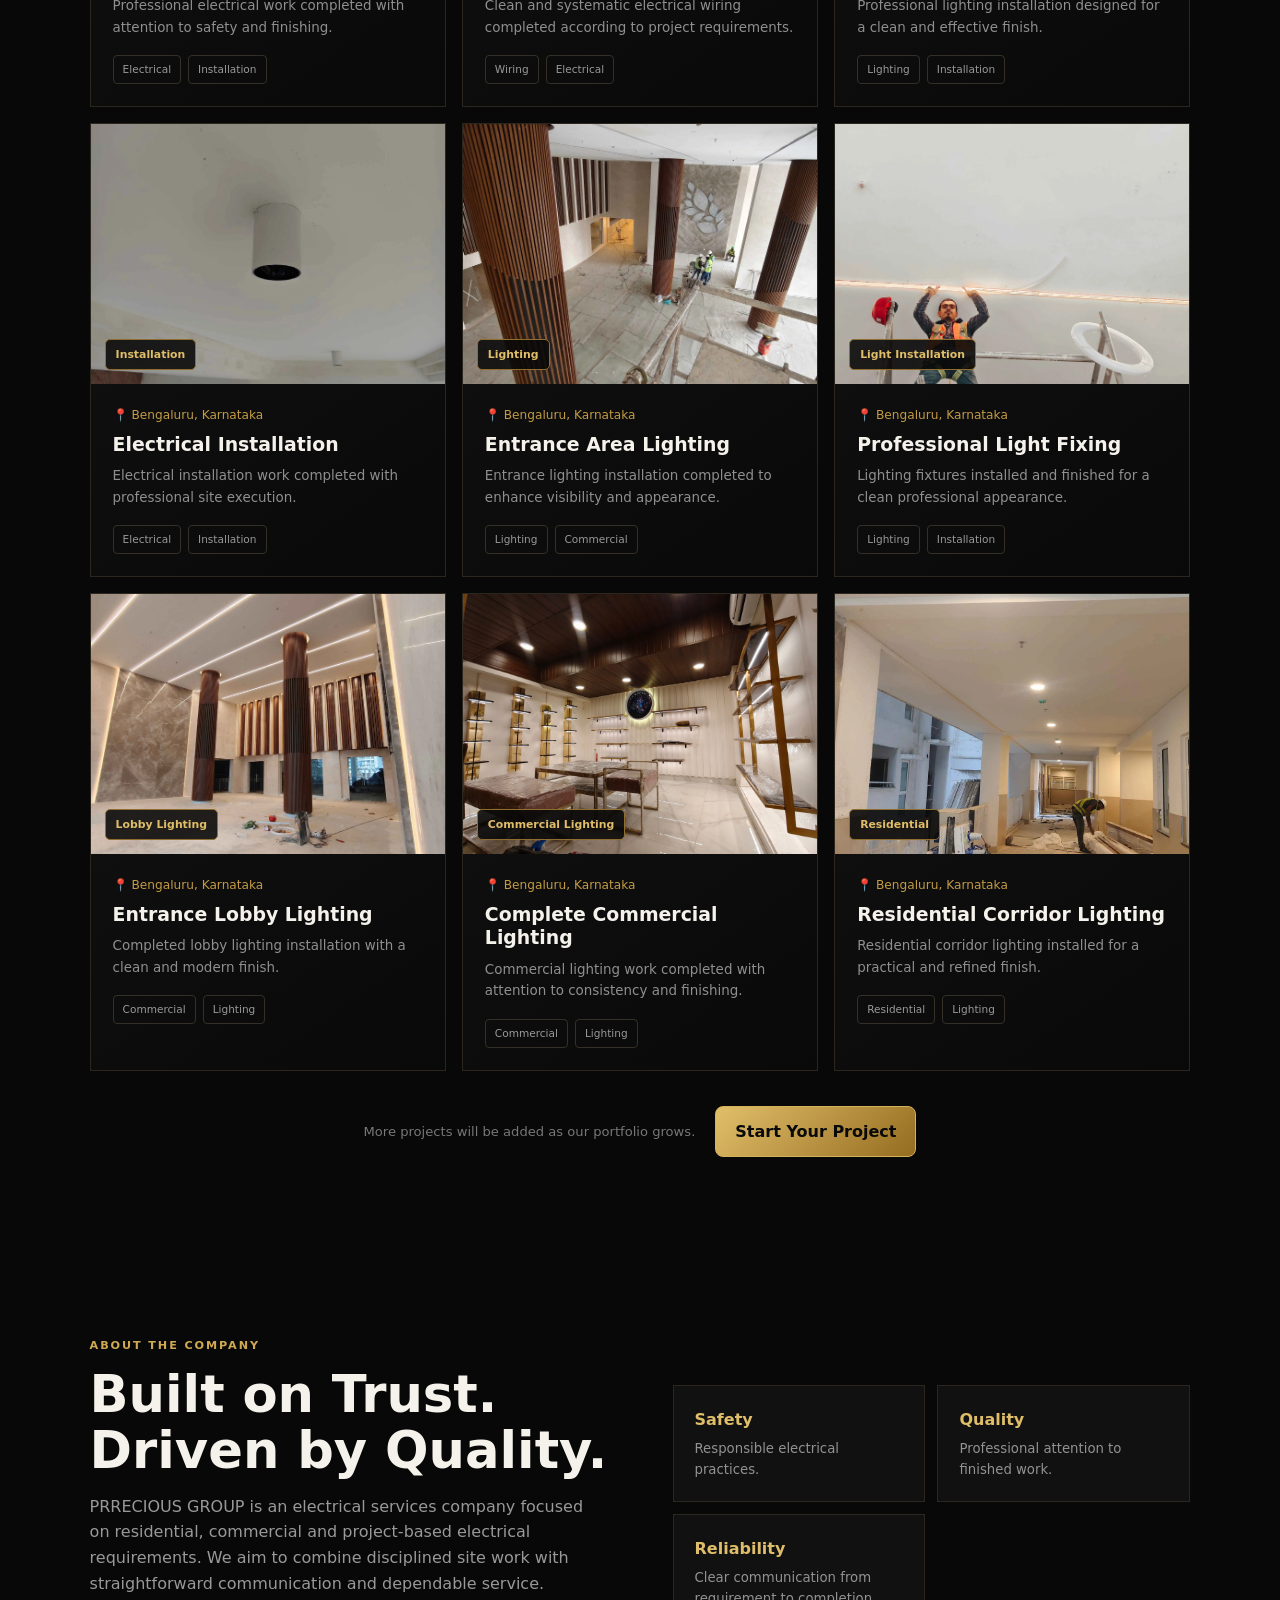
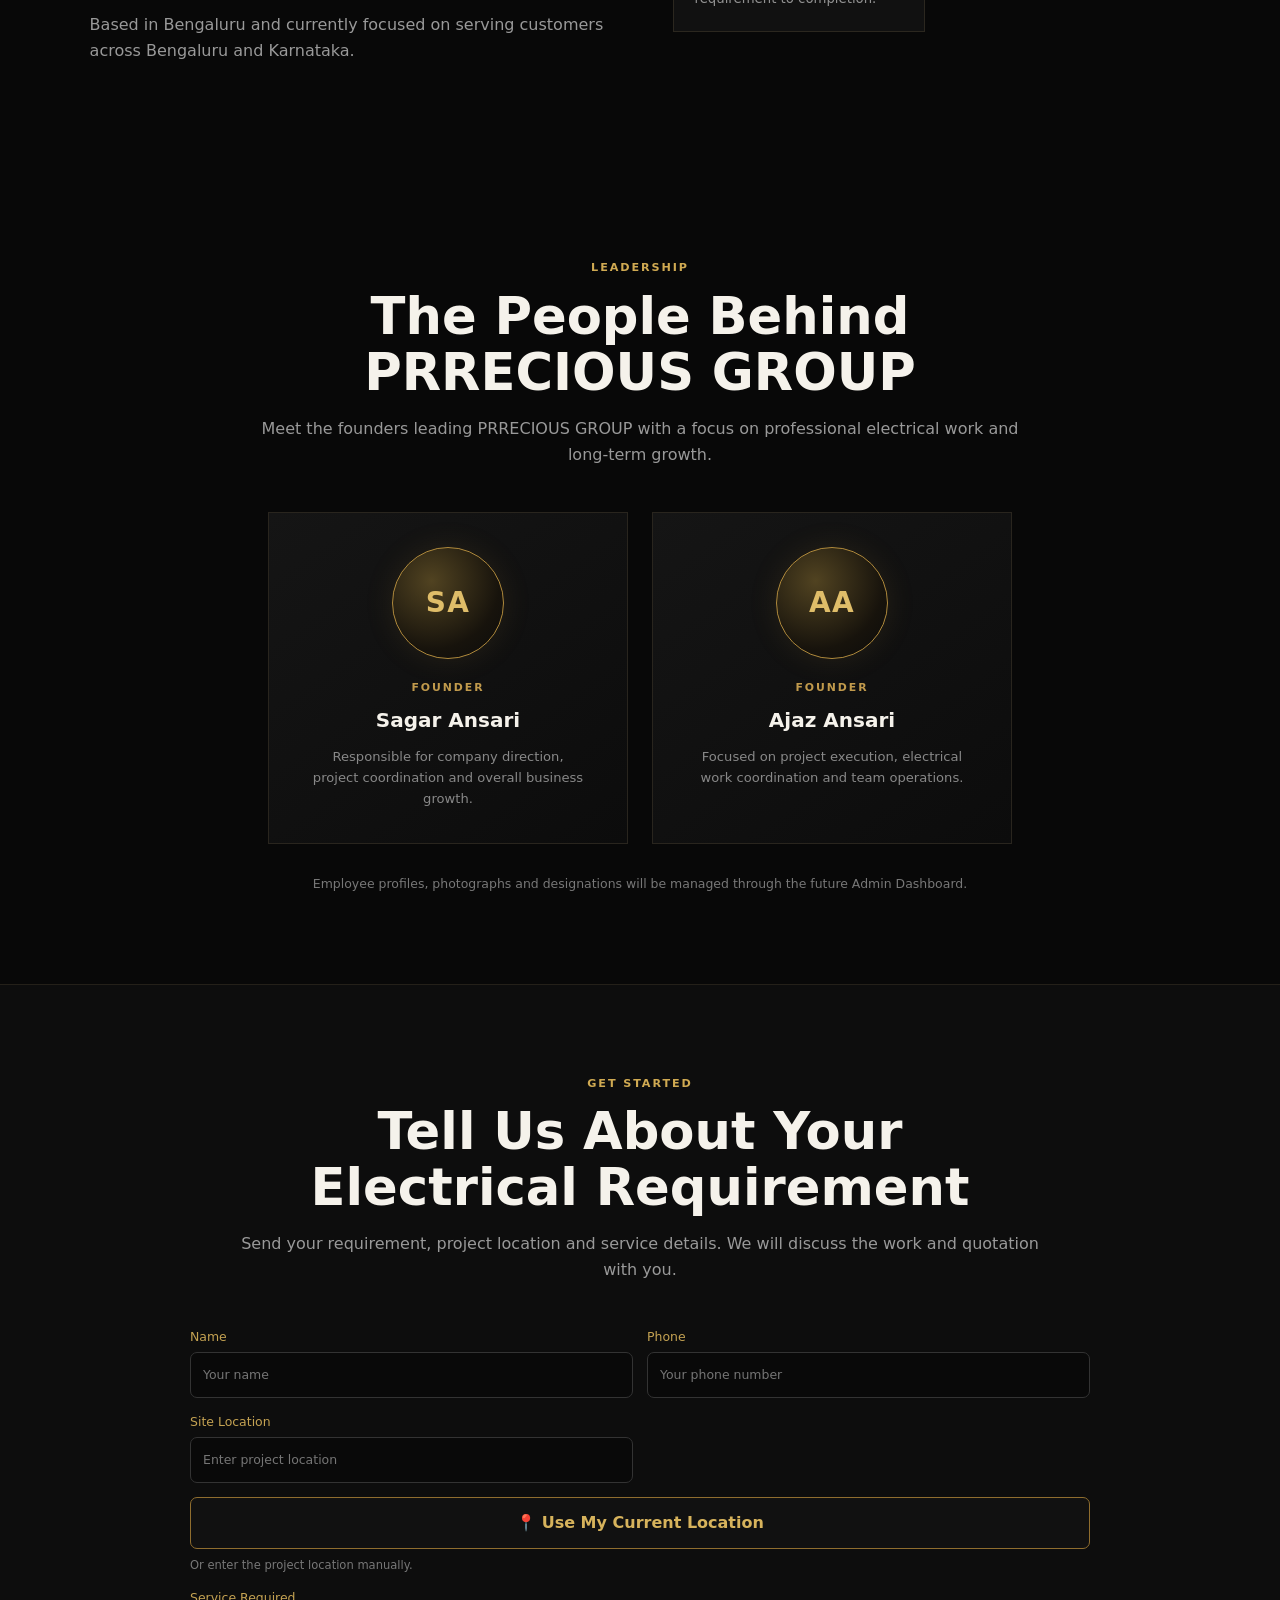
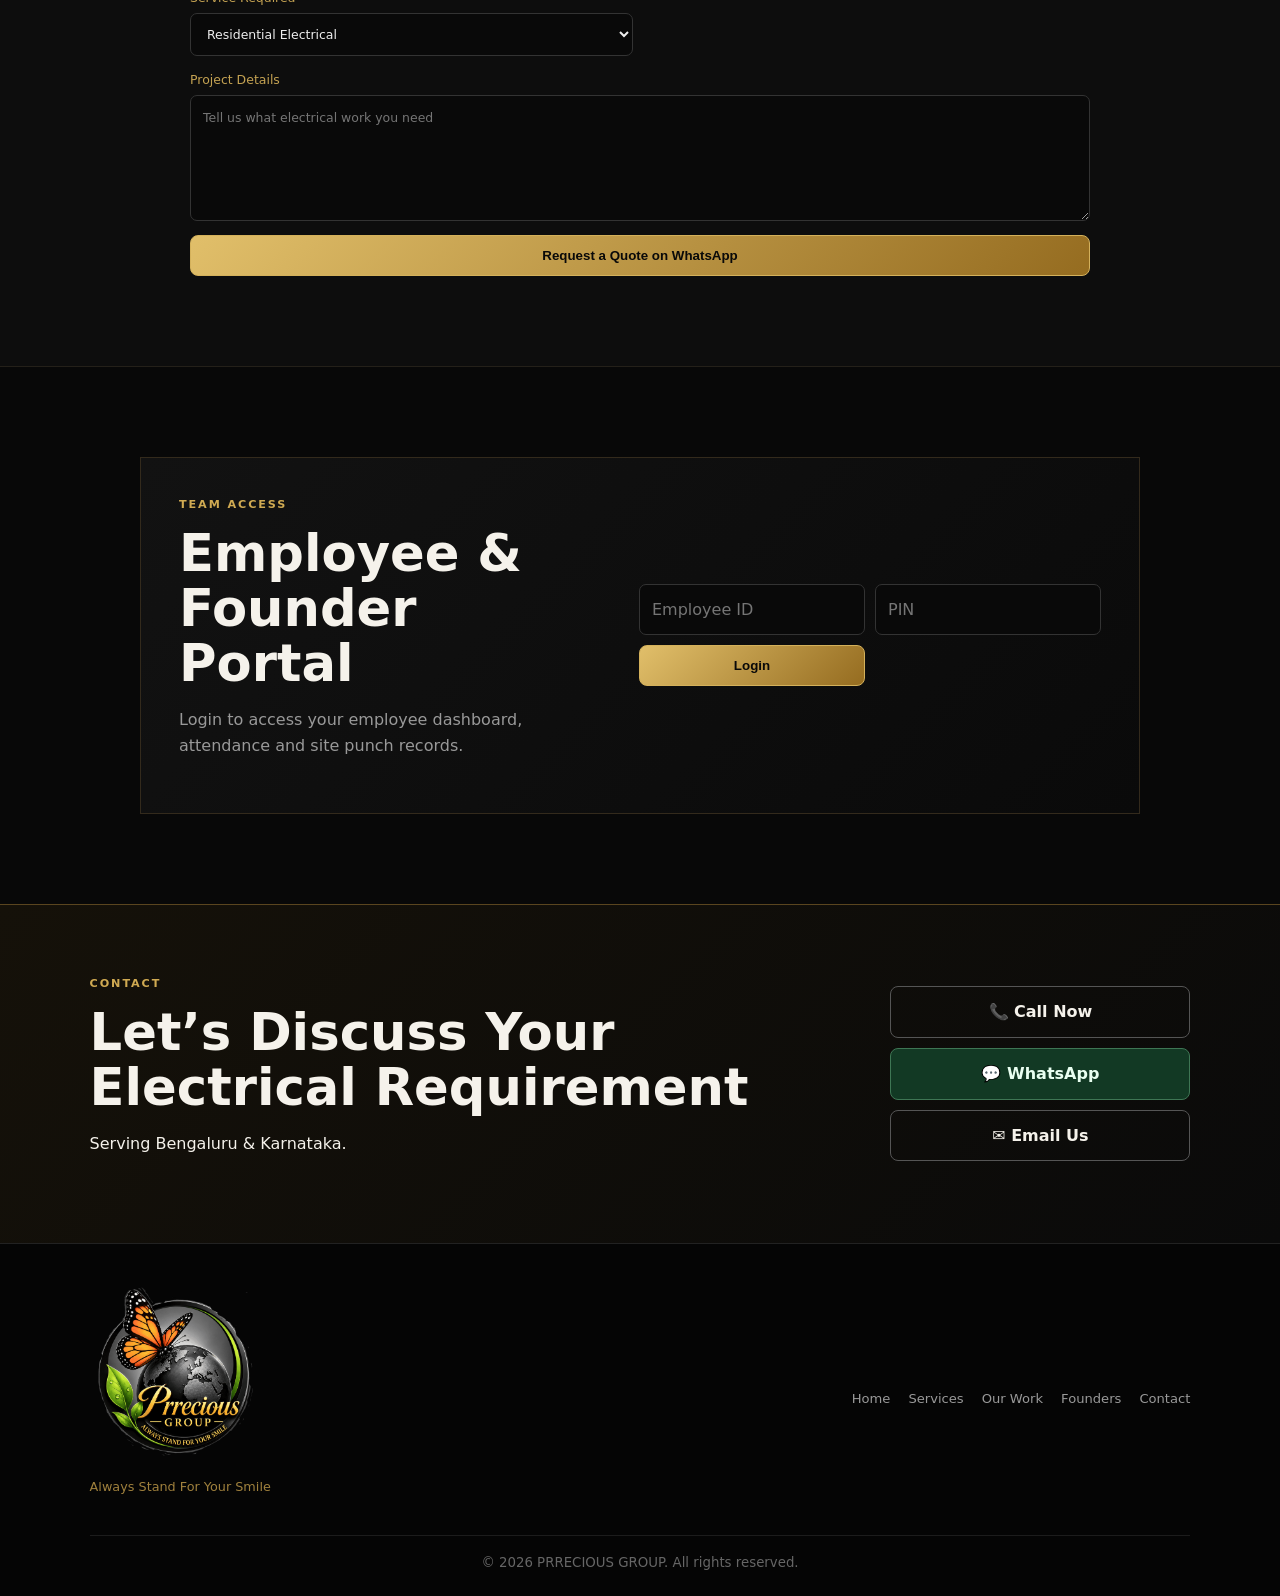
==== commit 936aa186: "Enhance login form with placeholders and button type Updated login form placeholders and button attr" ====
--- a/index.html
+++ b/index.html
@@ -1046,9 +1046,8 @@
       </h2>
 
       <p>
-        Private access for authorised team members.
-        Secure authentication and attendance tracking
-        will be connected in the production backend.
+        Login to access your employee dashboard,
+        attendance and site punch records.
       </p>
 
     </div>
@@ -1058,14 +1057,20 @@
 
       <input
         id="eid"
-        placeholder="Employee ID">
+        placeholder="Employee ID"
+        autocomplete="username"
+        required>
 
       <input
         id="pin"
         type="password"
-        placeholder="PIN">
-
-      <button class="btn gold">
+        placeholder="PIN"
+        autocomplete="current-password"
+        required>
+
+      <button
+        class="btn gold"
+        type="submit">
         Login
       </button>
 
@@ -1076,7 +1081,6 @@
   </div>
 
 </section>
-
 
 <!-- CONTACT -->
 <section class="contact" id="contact">
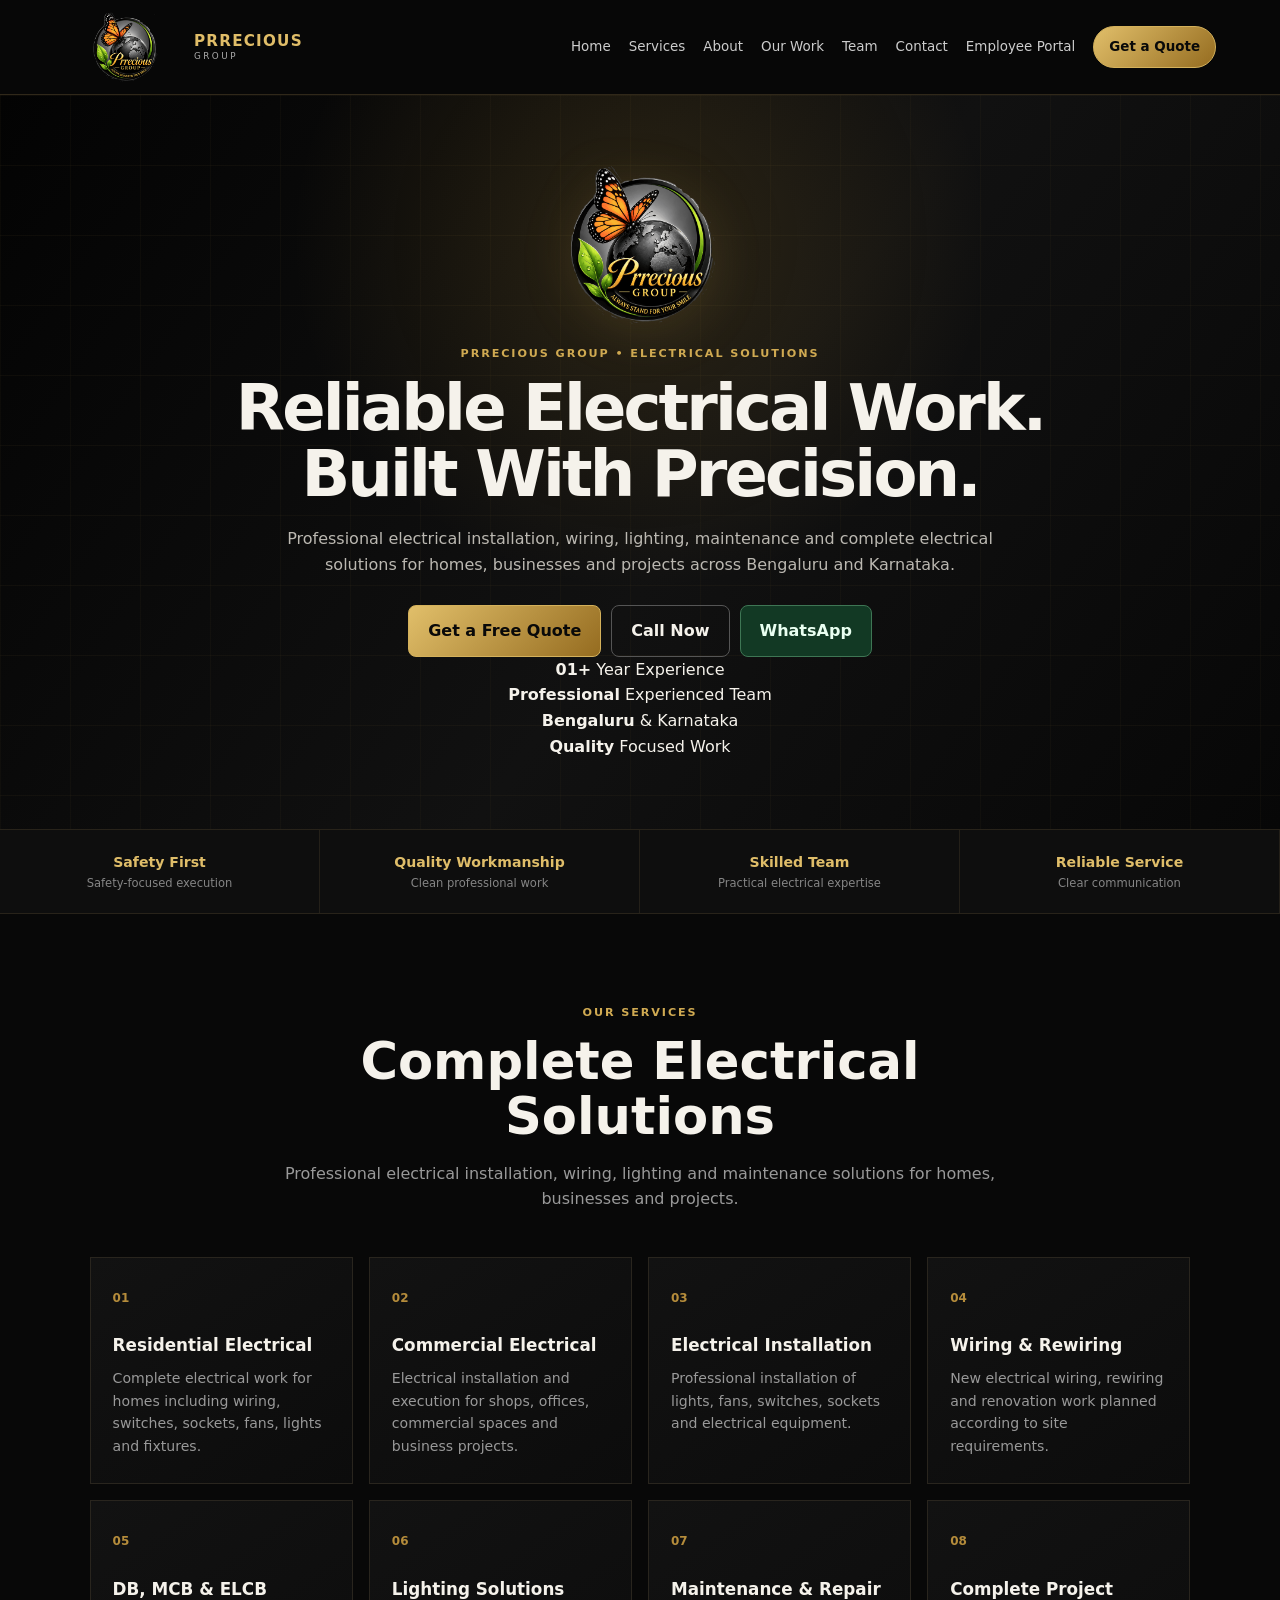
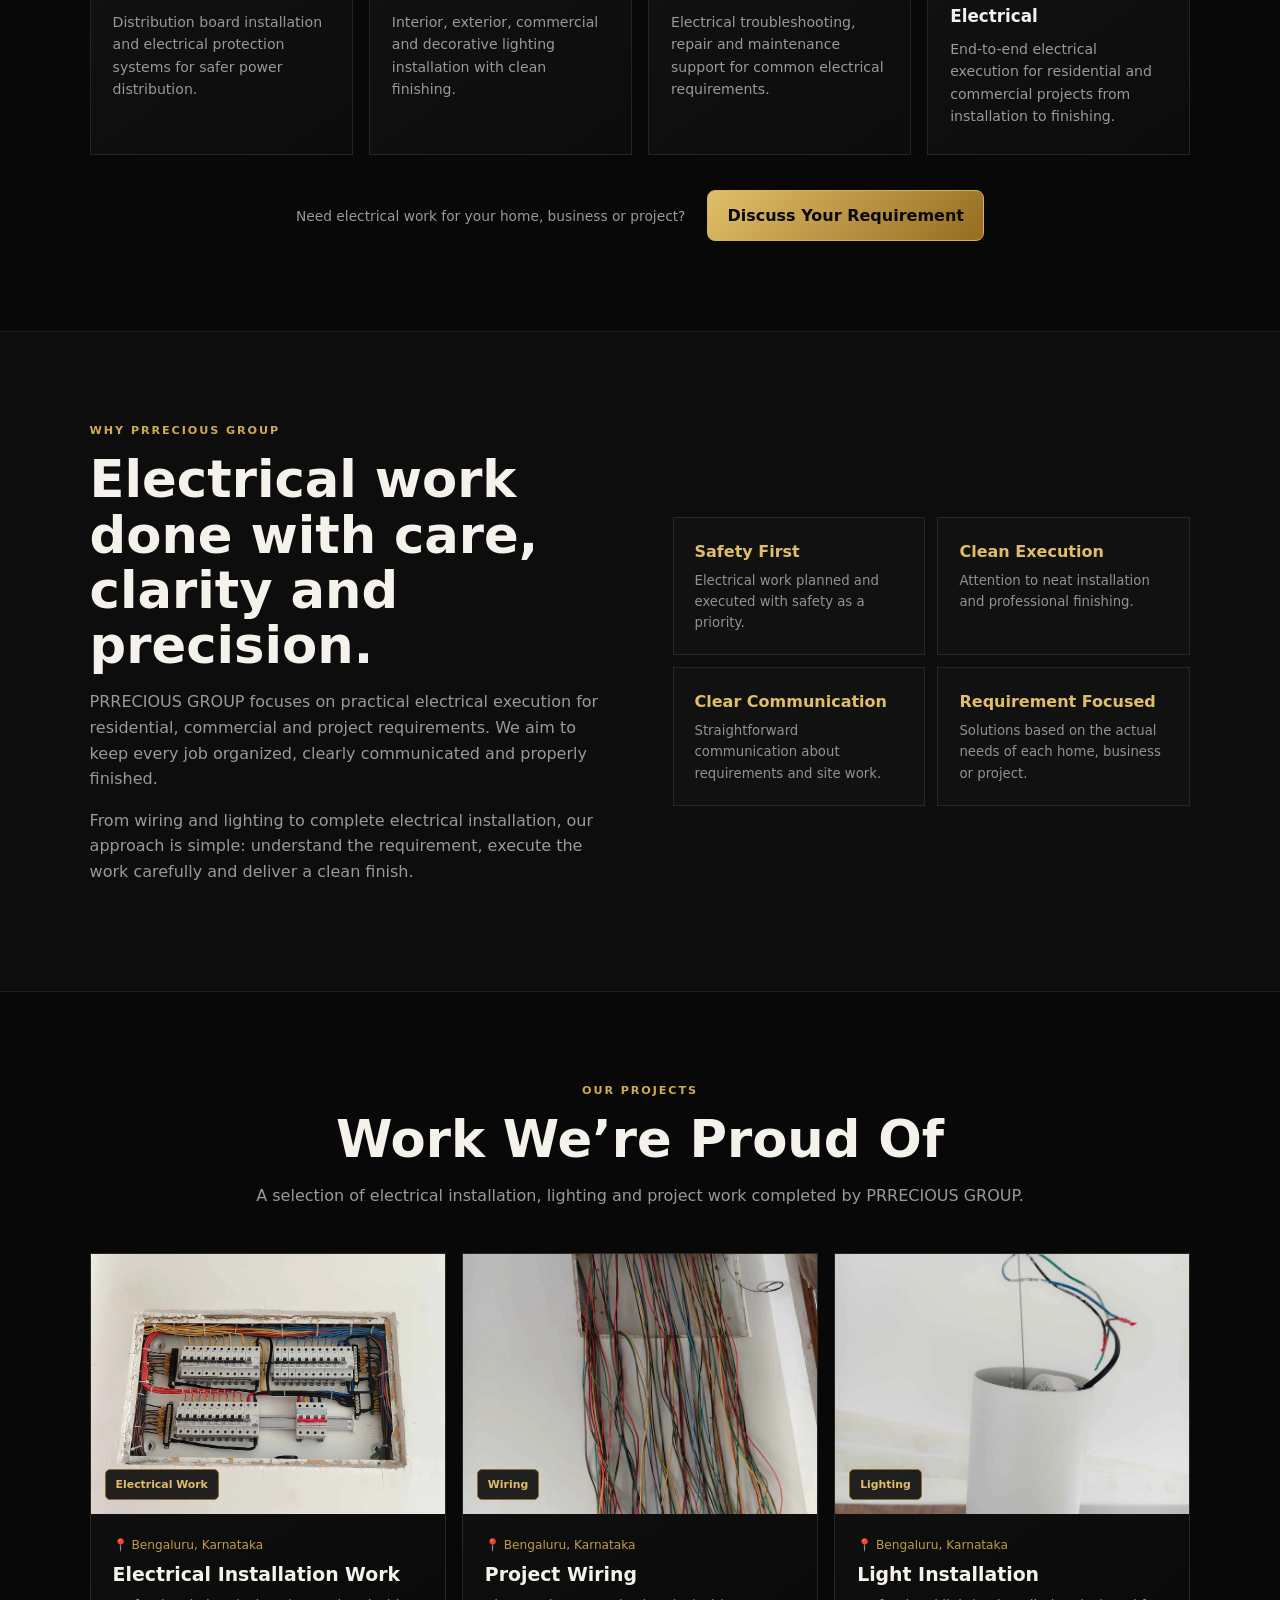
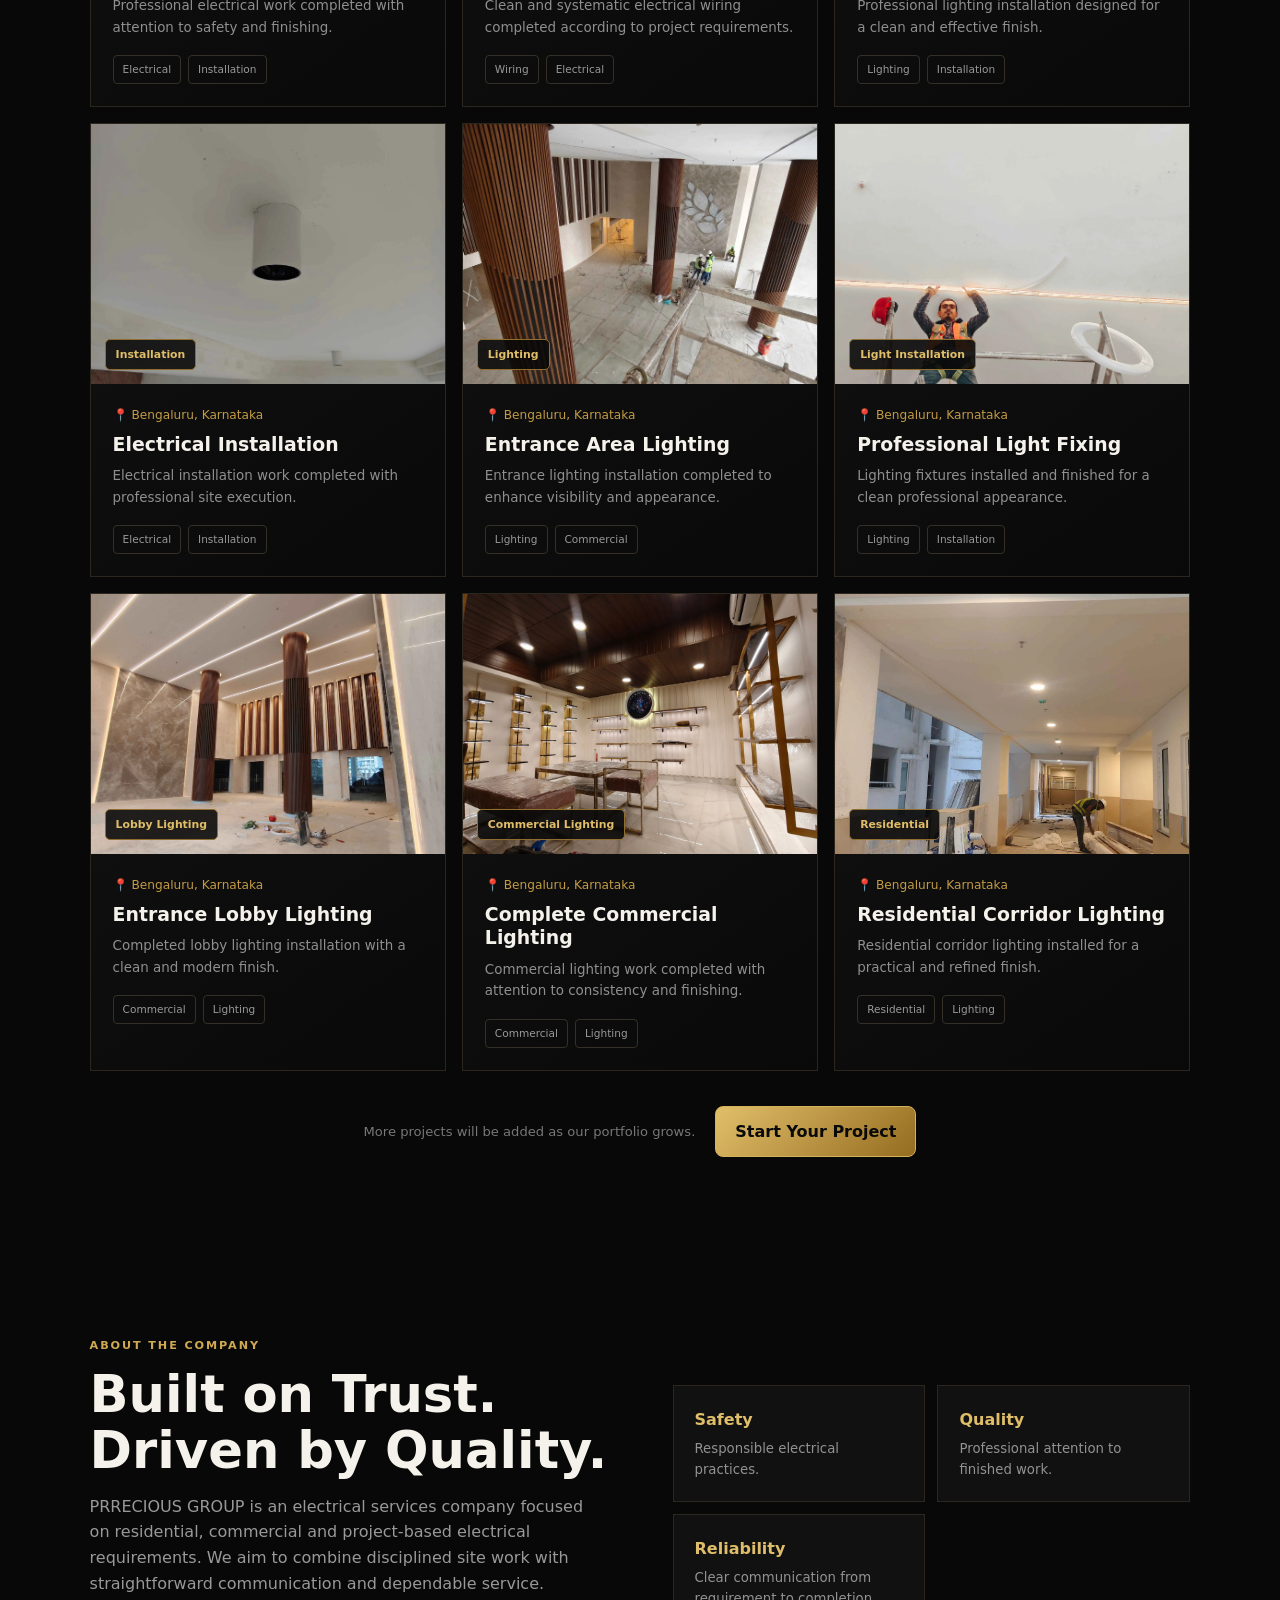
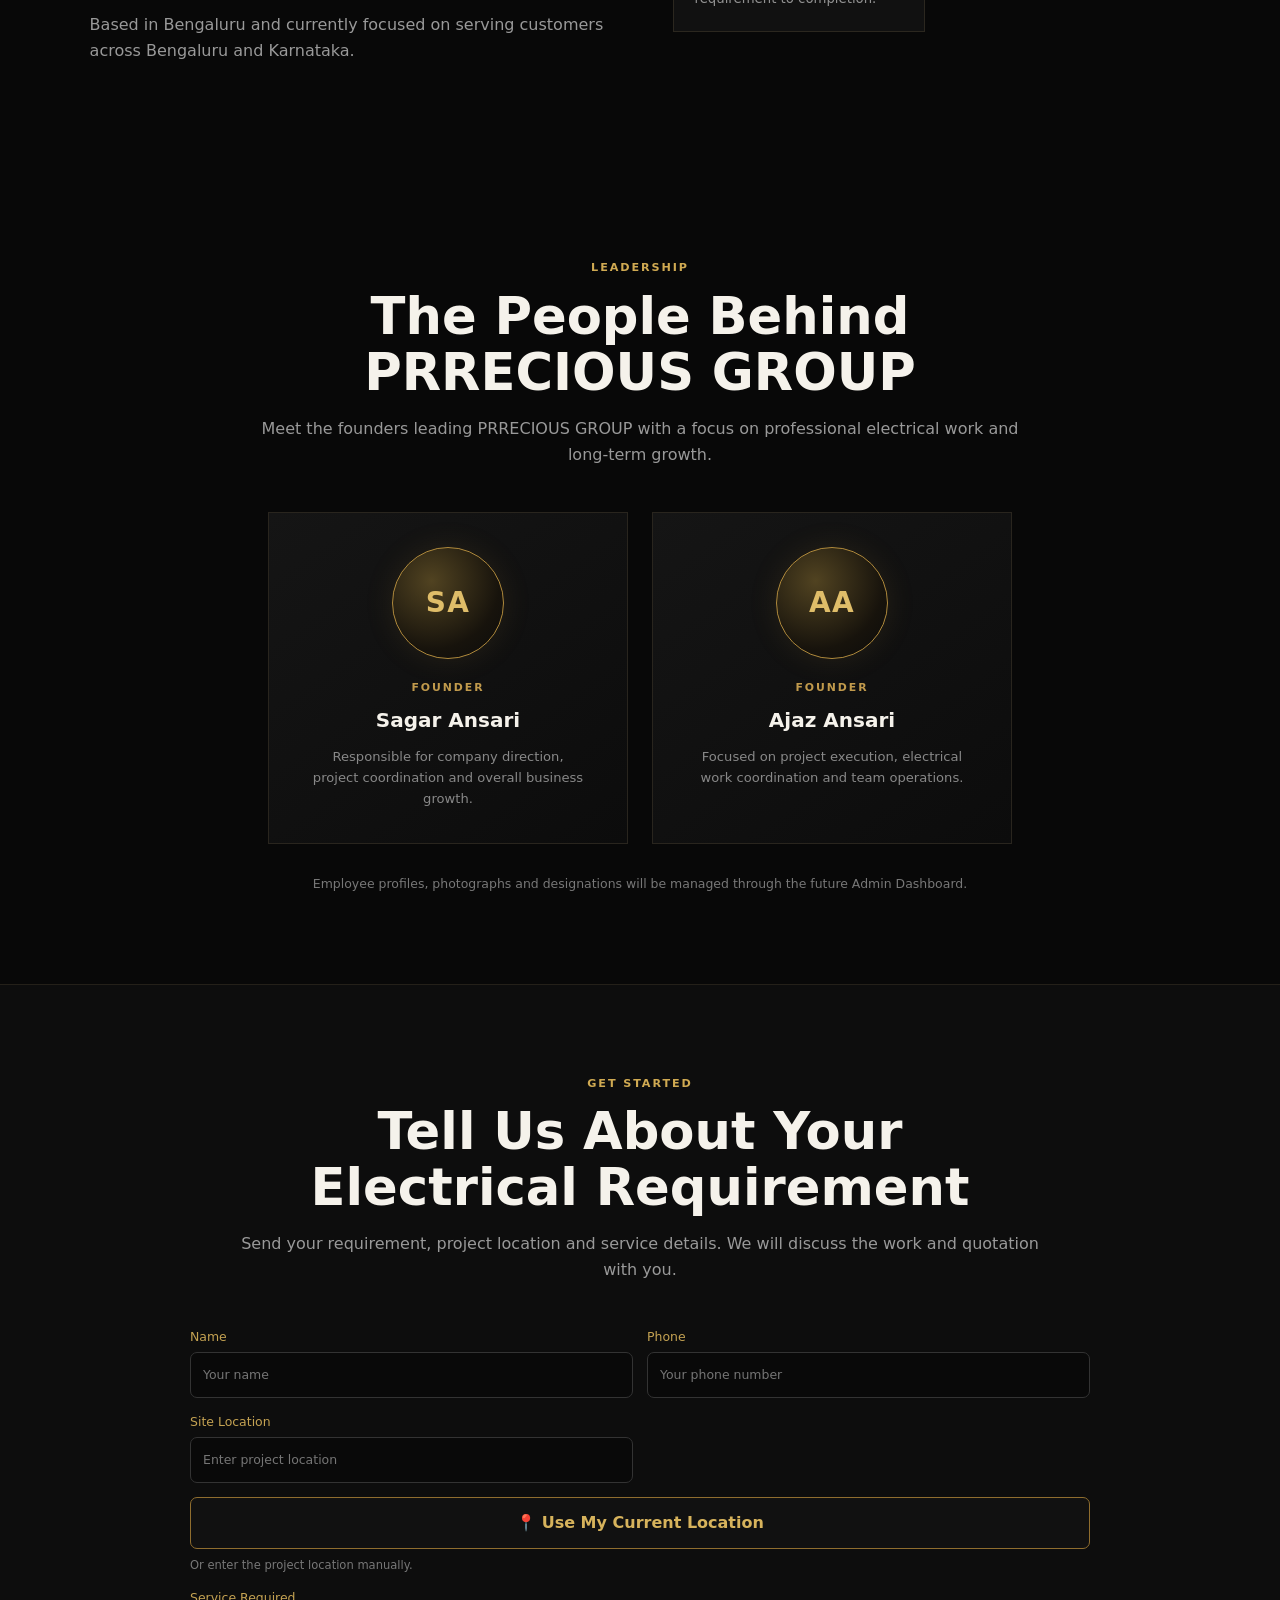
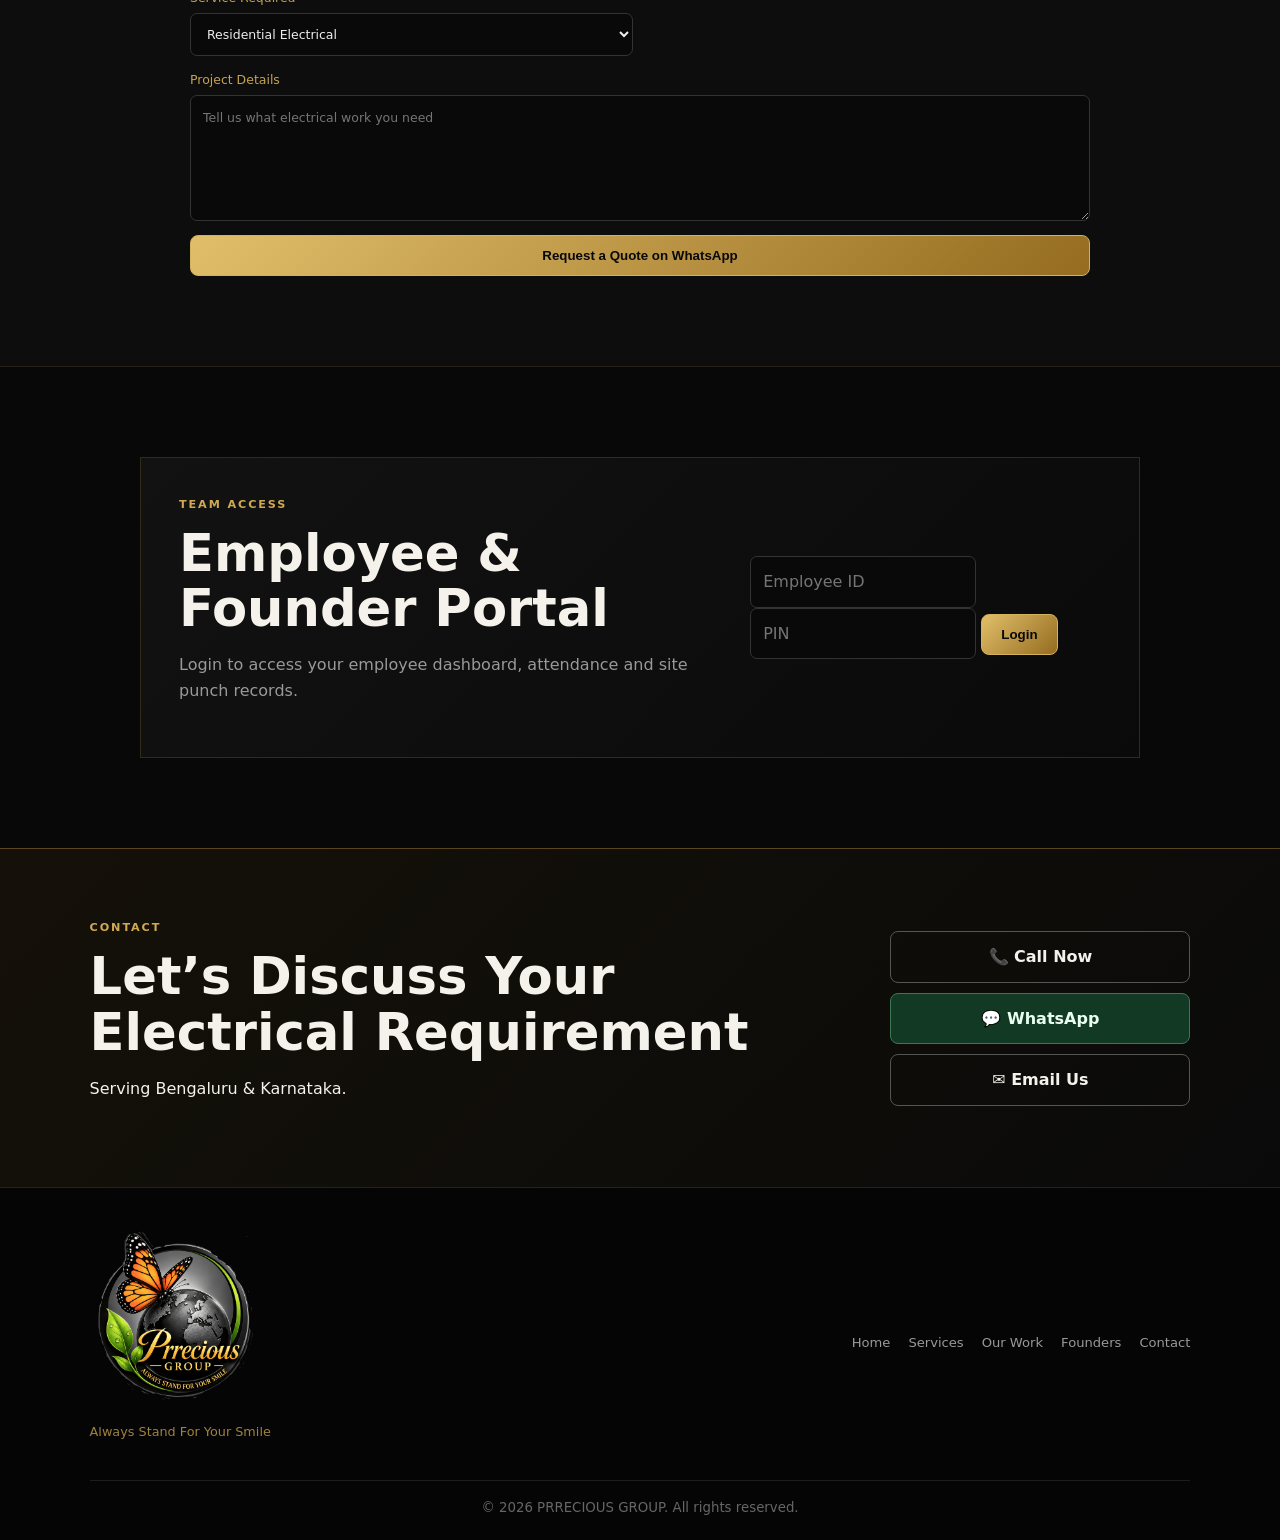
==== commit cd10fb7a: "Refactor login form structure and button type" ====
--- a/index.html
+++ b/index.html
@@ -1053,35 +1053,158 @@
     </div>
 
 
-    <form id="login">
-
-      <input
-        id="eid"
-        placeholder="Employee ID"
-        autocomplete="username"
-        required>
-
-      <input
-        id="pin"
-        type="password"
-        placeholder="PIN"
-        autocomplete="current-password"
-        required>
-
-      <button
-        class="btn gold"
-        type="submit">
-        Login
-      </button>
-
-      <small id="msg"></small>
-
-    </form>
+<div id="login">
+
+  <input
+    id="eid"
+    placeholder="Employee ID"
+    autocomplete="username">
+
+  <input
+    id="pin"
+    type="password"
+    placeholder="PIN"
+    autocomplete="current-password">
+
+  <button
+    class="btn gold"
+    id="employeeLoginBtn"
+    type="button">
+    Login
+  </button>
+
+  <small id="msg"></small>
+
+</div>
 
   </div>
 
 </section>
-
+<!-- EMPLOYEE DASHBOARD -->
+<section class="section" id="employeeDashboard" hidden>
+
+  <div class="heading">
+
+    <p class="eyebrow">
+      EMPLOYEE AREA
+    </p>
+
+    <h2>
+      Employee Dashboard
+    </h2>
+
+    <p>
+      Manage your daily attendance and site activity.
+    </p>
+
+  </div>
+
+
+  <div class="employee-dashboard">
+
+    <div class="employee-profile">
+
+      <div>
+        <span>EMPLOYEE</span>
+        <h3 id="employeeName">
+          Employee
+        </h3>
+      </div>
+
+      <div>
+        <span>EMPLOYEE ID</span>
+        <strong id="employeeId">
+          —
+        </strong>
+      </div>
+
+    </div>
+
+
+    <div class="attendance-card">
+
+      <p class="eyebrow">
+        TODAY
+      </p>
+
+      <h3 id="todayDate">
+        —
+      </h3>
+
+      <p id="attendanceStatus">
+        Not punched in
+      </p>
+
+
+      <div class="attendance-actions">
+
+        <button
+          class="btn gold"
+          id="punchIn"
+          type="button">
+          Punch In
+        </button>
+
+        <button
+          class="btn"
+          id="punchOut"
+          type="button"
+          disabled>
+          Punch Out
+        </button>
+
+      </div>
+
+
+      <div
+        class="employee-location"
+        id="employeeLocation">
+
+        📍 Site location will appear here.
+
+      </div>
+
+    </div>
+
+
+    <div class="attendance-history">
+
+      <div class="history-header">
+
+        <div>
+          <p class="eyebrow">
+            ATTENDANCE
+          </p>
+
+          <h3>
+            Recent Activity
+          </h3>
+        </div>
+
+      </div>
+
+
+      <div id="attendanceList">
+
+        <p class="empty-history">
+          No attendance records yet.
+        </p>
+
+      </div>
+
+    </div>
+
+
+    <button
+      class="btn logout-btn"
+      id="employeeLogout"
+      type="button">
+      Logout
+    </button>
+
+  </div>
+
+</section>
 <!-- CONTACT -->
 <section class="contact" id="contact">
 
--- a/style.css
+++ b/style.css
@@ -861,7 +861,21 @@
   footer small {
     grid-column: auto;
   }
-
+  .employee-profile {
+    grid-template-columns: 1fr;
+  }
+
+  .attendance-actions {
+    flex-direction: column;
+  }
+
+  .attendance-actions .btn {
+    width: 100%;
+  }
+
+  .attendance-record {
+    grid-template-columns: 1fr;
+  }
 }
 
 /* SMALL MOBILE */
